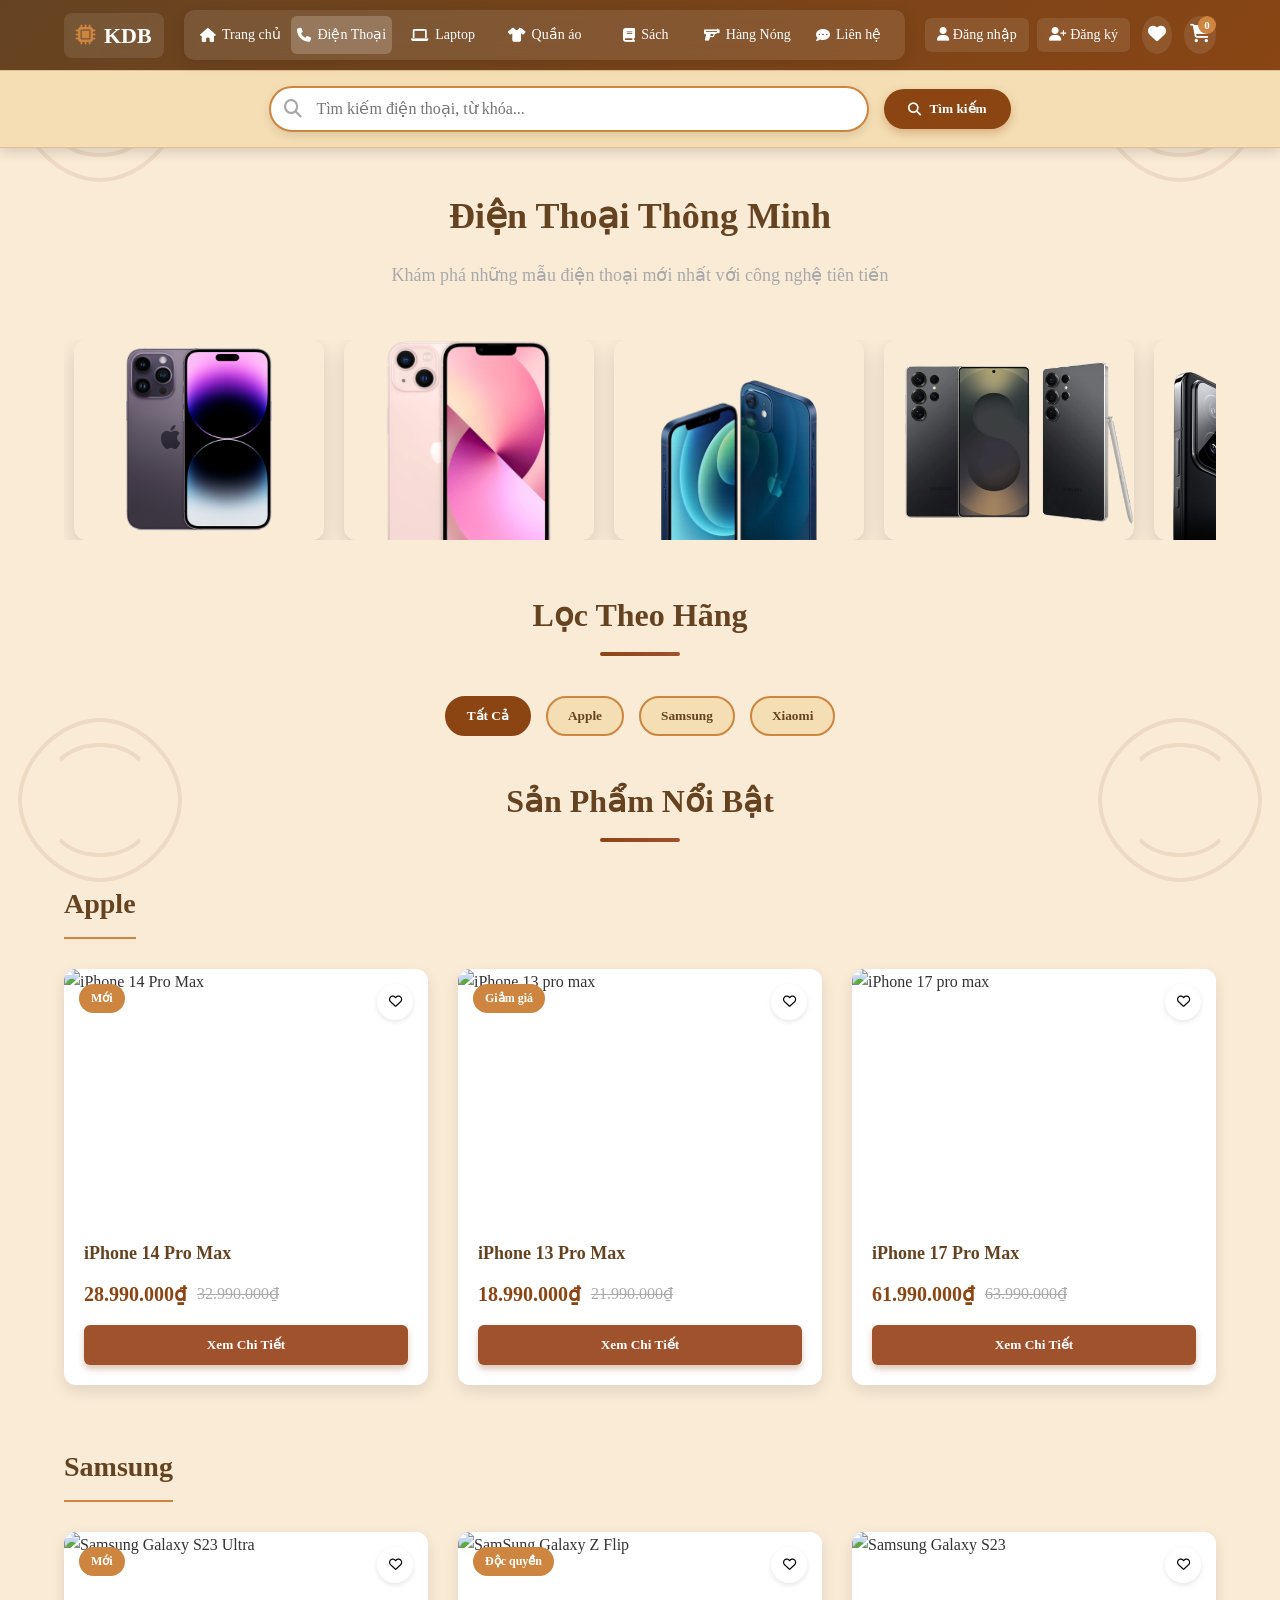
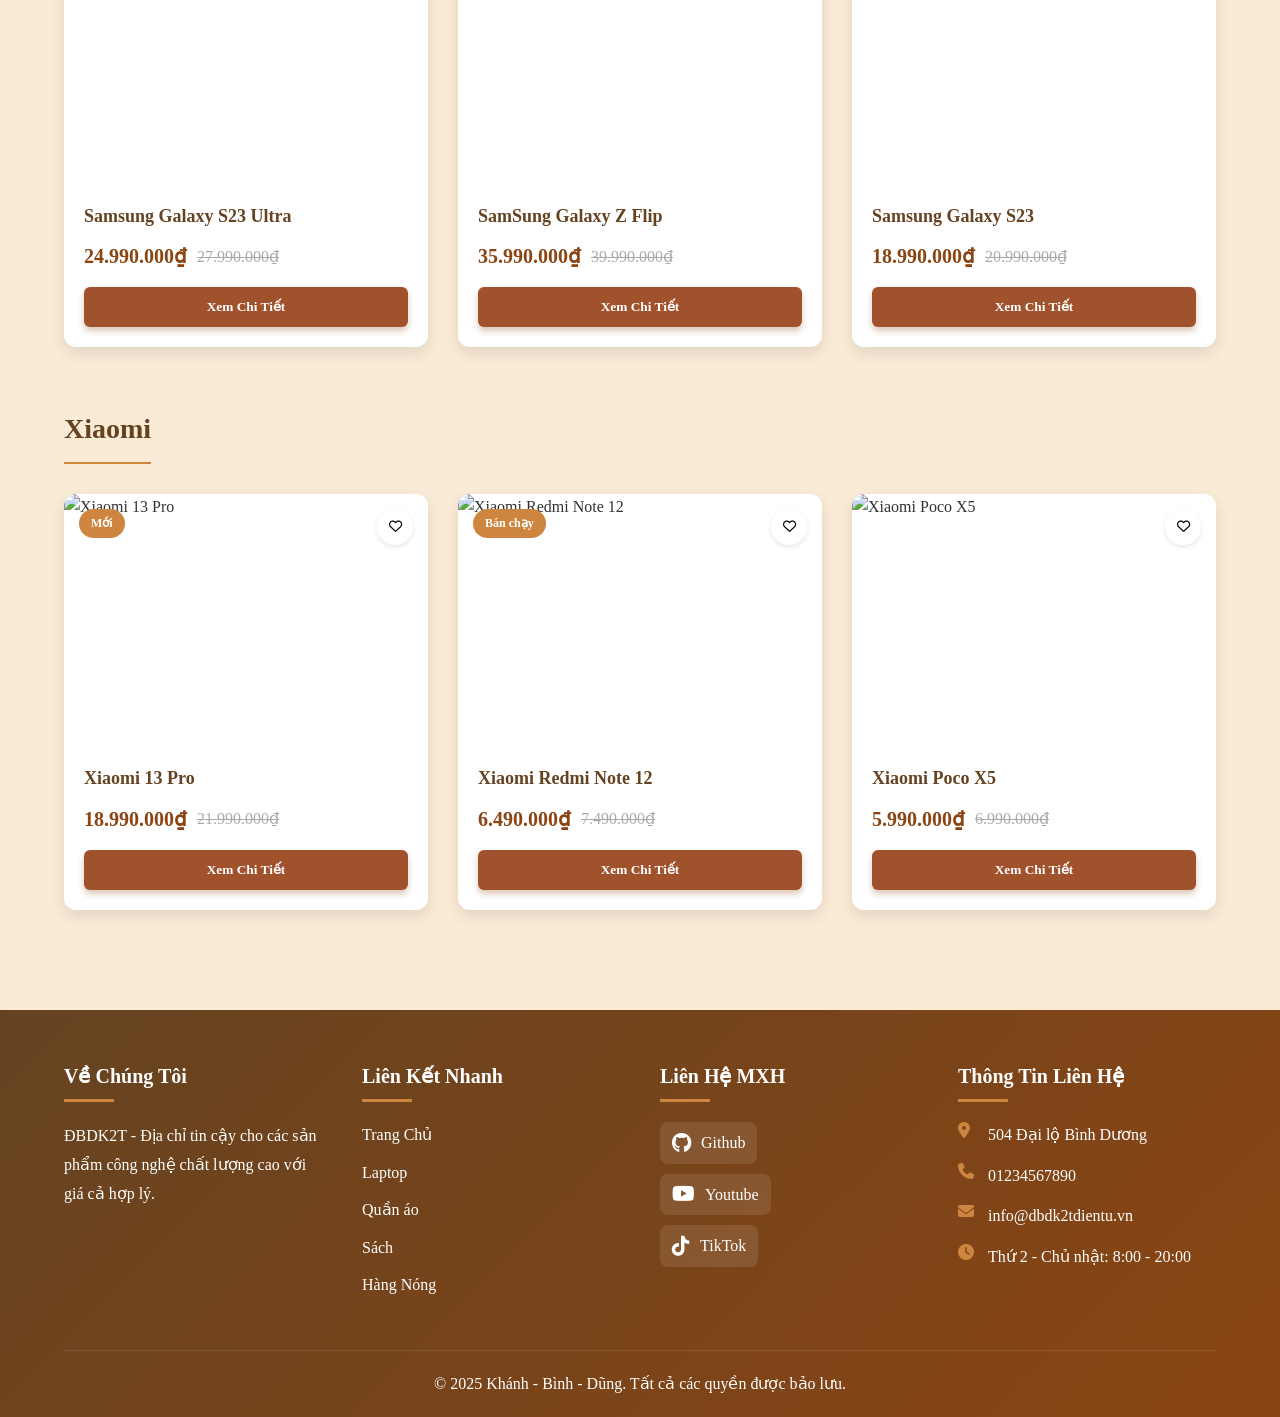
==== dienthoai.html @ e894deff "first commit" ====
<!DOCTYPE html>
<html lang="vi">
  <head>
    <meta charset="UTF-8" />
    <meta name="viewport" content="width=device-width, initial-scale=1.0" />
    <title>Điện Thoại</title>
    <link
      rel="stylesheet"
      href="https://cdnjs.cloudflare.com/ajax/libs/font-awesome/6.4.0/css/all.min.css"
    />
    <link rel="stylesheet" href="css/phone.css" />
  </head>
  <body>
    <!-- Họa tiết trang trí -->
    <div class="decoration-top-left"></div>
    <div class="decoration-top-right"></div>
    <div class="decoration-bottom-left"></div>
    <div class="decoration-bottom-right"></div>

    <!-- Header -->
    <header>
      <div class="main-header">
        <div class="container">
          <div class="header-content">
            <a href="index.html" class="logo">
              <i class="fas fa-microchip"></i>
              KDB
            </a>

            <nav>
              <ul class="nav-menu">
                <li class="nav-item">
                  <a href="index.html" class="nav-link"
                    ><i class="fas fa-home"></i> Trang chủ</a
                  >
                </li>
                <li class="nav-item">
                  <a href="dienthoai.html" class="nav-link active"
                    ><i class="fa-solid fa-phone"></i>Điện Thoại</a
                  >
                </li>
                <li class="nav-item">
                  <a href="laptop.html" class="nav-link"
                    ><i class="fa-solid fa-laptop"></i>Laptop</a
                  >
                </li>
                <li class="nav-item">
                  <a href="quanao.html" class="nav-link"
                    ><i class="fa-solid fa-shirt"></i>Quần áo</a
                  >
                </li>
                <li class="nav-item">
                  <a href="sach.html" class="nav-link"
                    ><i class="fa-solid fa-book"></i>Sách</a
                  >
                </li>
                <li class="nav-item">
                  <a href="hangnong.html" class="nav-link"
                    ><i class="fa-solid fa-gun"></i>Hàng Nóng</a
                  >
                </li>
                <li class="nav-item">
                  <a href="contact.html" class="nav-link"
                    ><i class="fa-solid fa-comment-dots"></i> Liên hệ</a
                  >
                </li>
              </ul>
            </nav>

            <div class="header-actions">
              <div class="auth-links">
                <a href="login.html" id="login-link"
                  ><i class="fas fa-user"></i> Đăng nhập</a
                >
                <a href="register.html" id="register-link"
                  ><i class="fas fa-user-plus"></i> Đăng ký</a
                >
                <a href="#" id="logout-link" style="display: none"
                  ><i class="fas fa-sign-out-alt"></i> Đăng xuất</a
                >
              </div>
              <div class="header-action">
                <i class="fas fa-heart"></i>
              </div>
              <div class="header-action">
                <i class="fas fa-shopping-cart"></i>
                <span class="cart-count">0</span>
              </div>
            </div>
          </div>
        </div>
      </div>

      <!-- Search Section -->
      <div class="search-section">
        <div class="container">
          <div class="search-container">
            <div class="search-box">
              <i class="fas fa-search search-icon"></i>
              <input
                type="text"
                class="search-input"
                placeholder="Tìm kiếm điện thoại, từ khóa..."
              />
            </div>
            <button class="search-btn">
              <i class="fas fa-search"></i> Tìm kiếm
            </button>
          </div>
        </div>
      </div>
    </header>

    <!-- Main Content -->
    <main class="phone-page">
      <div class="container">
        <!-- Page Header -->
        <div class="page-header">
          <h1>Điện Thoại Thông Minh</h1>
          <p>Khám phá những mẫu điện thoại mới nhất với công nghệ tiên tiến</p>
        </div>

        <!-- Phone Slider -->
        <section class="phone-slider">
          <div class="slider-container">
            <div class="slider-track">
              <div class="slider-item">
                <img src="./img/ip14-promax.png" alt="iPhone 14 Pro Max" />
              </div>
              <div class="slider-item">
                <img src="./img/iphone13.png" alt="iPhone 13" />
              </div>
              <div class="slider-item">
                <img src="./img/ip12.png" alt="iPhone 12" />
              </div>
              <div class="slider-item">
                <img src="./img/s25.png" alt="Samsung Galaxy S25 Ultra" />
              </div>
              <div class="slider-item">
                <img src="./img/xiaomi.png" alt="Xiaomi 14T" />
              </div>
            </div>
          </div>
        </section>

        <!-- Brand Filter -->
        <section class="brand-filter">
          <h2 class="section-title">Lọc Theo Hãng</h2>
          <div class="filter-buttons">
            <button class="filter-btn active" data-brand="all">Tất Cả</button>
            <button class="filter-btn" data-brand="apple">
              </i> Apple
            </button>
            <button class="filter-btn" data-brand="samsung">
               Samsung
            </button>
            <button class="filter-btn" data-brand="xiaomi">
               Xiaomi
            </button>
          </div>
        </section>

        <!-- Phone Products -->
        <section class="phone-products">
          <h2 class="section-title">Sản Phẩm Nổi Bật</h2>

          <!-- Apple Products -->
          <div class="brand-section" id="apple">
            <h3 class="brand-title">Apple</h3>
            <div class="product-grid">
              <!-- iPhone 14 Pro Max -->
              <div class="product-card" data-brand="apple">
                <div class="product-image">
                  <img
                    src="https://images.unsplash.com/photo-1592750475338-74b7b21085ab?ixlib=rb-4.0.3&auto=format&fit=crop&w=800&q=80"
                    alt="iPhone 14 Pro Max"
                  />
                  <div class="product-badge">Mới</div>
                  <button class="btn-wishlist">
                    <i class="far fa-heart"></i>
                  </button>
                </div>
                <div class="product-info">
                  <h3 class="product-name">iPhone 14 Pro Max</h3>
                  <div class="product-price">
                    <span class="current-price">28.990.000₫</span>
                    <span class="original-price">32.990.000₫</span>
                  </div>
                  <button class="btn-details" data-id="1">Xem Chi Tiết</button>
                </div>
              </div>

              <!-- iPhone 13 -->
              <div class="product-card" data-brand="apple">
                <div class="product-image">
                  <img
                    src="https://media.wired.com/photos/6149204955f7b3aea723343d/master/pass/Gear-Review-Apple_iPhone-13-Pro_Colors_09142021.jpg"
                    alt="iPhone 13 pro max"
                  />
                  <div class="product-badge">Giảm giá</div>
                  <button class="btn-wishlist">
                    <i class="far fa-heart"></i>
                  </button>
                </div>
                <div class="product-info">
                  <h3 class="product-name">iPhone 13 Pro Max</h3>
                  <div class="product-price">
                    <span class="current-price">18.990.000₫</span>
                    <span class="original-price">21.990.000₫</span>
                  </div>
                  <button class="btn-details" data-id="2">Xem Chi Tiết</button>
                </div>
              </div>

              <!-- iPhone 12 -->
              <div class="product-card" data-brand="apple">
                <div class="product-image">
                  <img
                    src="https://vcdn1-sohoa.vnecdn.net/2024/11/28/iPhone-17-Pro-Dual-Tone-Rectan-5437-2950-1732807344.jpg?w=460&h=0&q=100&dpr=2&fit=crop&s=2tj8edHwbMmACQgUPFVExg"
                    alt="iPhone 17 pro max"
                  />
                  <button class="btn-wishlist">
                    <i class="far fa-heart"></i>
                  </button>
                </div>
                <div class="product-info">
                  <h3 class="product-name">iPhone 17 Pro Max</h3>
                  <div class="product-price">
                    <span class="current-price">61.990.000₫</span>
                    <span class="original-price">63.990.000₫</span>
                  </div>
                  <button class="btn-details" data-id="3">Xem Chi Tiết</button>
                </div>
              </div>
            </div>
          </div>

          <!-- Samsung Products -->
          <div class="brand-section" id="samsung">
            <h3 class="brand-title">Samsung</h3>
            <div class="product-grid">
              <!-- Samsung Galaxy S23 Ultra -->
              <div class="product-card" data-brand="samsung">
                <div class="product-image">
                  <img
                    src="https://images.unsplash.com/photo-1610945265064-0e34e5519bbf?ixlib=rb-4.0.3&auto=format&fit=crop&w=800&q=80"
                    alt="Samsung Galaxy S23 Ultra"
                  />
                  <div class="product-badge">Mới</div>
                  <button class="btn-wishlist">
                    <i class="far fa-heart"></i>
                  </button>
                </div>
                <div class="product-info">
                  <h3 class="product-name">Samsung Galaxy S23 Ultra</h3>
                  <div class="product-price">
                    <span class="current-price">24.990.000₫</span>
                    <span class="original-price">27.990.000₫</span>
                  </div>
                  <button class="btn-details" data-id="4">Xem Chi Tiết</button>
                </div>
              </div>

              <!-- Samsung Galaxy Z Flip -->
              <div class="product-card" data-brand="samsung">
                <div class="product-image">
                  <img
                    src="https://images.samsung.com/ph/smartphones/galaxy-z-flip6/images/galaxy-z-flip6-features-kv.jpg?imbypass=true"
                    alt="SamSung Galaxy Z Flip"
                  />
                  <div class="product-badge">Độc quyền</div>
                  <button class="btn-wishlist">
                    <i class="far fa-heart"></i>
                  </button>
                </div>
                <div class="product-info">
                  <h3 class="product-name">SamSung Galaxy Z Flip</h3>
                  <div class="product-price">
                    <span class="current-price">35.990.000₫</span>
                    <span class="original-price">39.990.000₫</span>
                  </div>
                  <button class="btn-details" data-id="5">Xem Chi Tiết</button>
                </div>
              </div>

              <!-- Samsung Galaxy A54 -->
              <div class="product-card" data-brand="samsung">
                <div class="product-image">
                  <img
                    src="https://tiki.vn/blog/wp-content/uploads/2023/03/OsybBeJVZxYYmDDp5lzGdafcqDY1jMGINw4M_CsiR42HJ4vRhXa37vF2tKZunf4T3tEg4E1Z4crtL6o-hruB9wwOXGvugjrkPoZVNyf3BaY9wonoZb1PW6poZosO5N0zt0rGppfmBne3mMWlSHSr3-o.png"
                    alt="Samsung Galaxy S23"
                  />
                  <button class="btn-wishlist">
                    <i class="far fa-heart"></i>
                  </button>
                </div>
                <div class="product-info">
                  <h3 class="product-name">Samsung Galaxy S23</h3>
                  <div class="product-price">
                    <span class="current-price">18.990.000₫</span>
                    <span class="original-price">20.990.000₫</span>
                  </div>
                  <button class="btn-details" data-id="6">Xem Chi Tiết</button>
                </div>
              </div>
            </div>
          </div>

          <!-- Xiaomi Products -->
          <div class="brand-section" id="xiaomi">
            <h3 class="brand-title">Xiaomi</h3>
            <div class="product-grid">
              <!-- Xiaomi 13 Pro -->
              <div class="product-card" data-brand="xiaomi">
                <div class="product-image">
                  <img
                    src="https://mihome.vn/wp-content/uploads/2023/03/Xiaomi-13-Pro-1.jpg"
                    alt="Xiaomi 13 Pro"
                  />
                  <div class="product-badge">Mới</div>
                  <button class="btn-wishlist">
                    <i class="far fa-heart"></i>
                  </button>
                </div>
                <div class="product-info">
                  <h3 class="product-name">Xiaomi 13 Pro</h3>
                  <div class="product-price">
                    <span class="current-price">18.990.000₫</span>
                    <span class="original-price">21.990.000₫</span>
                  </div>
                  <button class="btn-details" data-id="7">Xem Chi Tiết</button>
                </div>
              </div>

              <!-- Xiaomi Redmi Note 12 -->
              <div class="product-card" data-brand="xiaomi">
                <div class="product-image">
                  <img
                    src="https://cdn.hoanghamobile.vn/Uploads/2023/03/25/image-removebg-preview-1.png"
                    alt="Xiaomi Redmi Note 12"
                  />
                  <div class="product-badge">Bán chạy</div>
                  <button class="btn-wishlist">
                    <i class="far fa-heart"></i>
                  </button>
                </div>
                <div class="product-info">
                  <h3 class="product-name">Xiaomi Redmi Note 12</h3>
                  <div class="product-price">
                    <span class="current-price">6.490.000₫</span>
                    <span class="original-price">7.490.000₫</span>
                  </div>
                  <button class="btn-details" data-id="8">Xem Chi Tiết</button>
                </div>
              </div>

              <!-- Xiaomi Poco X5 -->
              <div class="product-card" data-brand="xiaomi">
                <div class="product-image">
                  <img
                    src="https://mihome.vn/wp-content/uploads/2023/02/Xiaomi-Poco-X5-Pro-5G-1.jpg"
                    alt="Xiaomi Poco X5"
                  />
                  <button class="btn-wishlist">
                    <i class="far fa-heart"></i>
                  </button>
                </div>
                <div class="product-info">
                  <h3 class="product-name">Xiaomi Poco X5</h3>
                  <div class="product-price">
                    <span class="current-price">5.990.000₫</span>
                    <span class="original-price">6.990.000₫</span>
                  </div>
                  <button class="btn-details" data-id="9">Xem Chi Tiết</button>
                </div>
              </div>
            </div>
          </div>
        </section>
      </div>
    </main>

    <!-- Modal Chi Tiết Sản Phẩm -->
    <div class="modal-overlay" id="productModal">
      <div class="modal-content">
        <button class="modal-close" id="modalClose">
          <i class="fas fa-times"></i>
        </button>
        <div class="modal-body">
          <div class="modal-product">
            <div class="modal-image">
              <img id="modalImage" src="" alt="Product Image" />
            </div>
            <div class="modal-info">
              <h2 id="modalTitle"></h2>
              <div class="modal-price">
                <span class="modal-current-price" id="modalCurrentPrice"></span>
                <span
                  class="modal-original-price"
                  id="modalOriginalPrice"
                ></span>
              </div>
              <div class="modal-specs">
                <h3>Thông số kỹ thuật</h3>
                <ul id="modalSpecs"></ul>
              </div>
              <div class="modal-actions">
                <button class="btn btn-buy">
                  <i class="fas fa-shopping-cart"></i> Thêm vào giỏ hàng
                </button>
                <button class="btn btn-buy btn-accent">
                  <i class="fas fa-bolt"></i> Mua ngay
                </button>
              </div>
            </div>
          </div>
        </div>
      </div>
    </div>

    <!-- Footer -->
    <footer>
      <div class="container">
        <div class="footer-content">
          <div class="footer-column">
            <h3>Về Chúng Tôi</h3>
            <p>
              ĐBDK2T - Địa chỉ tin cậy cho các sản phẩm công nghệ chất
              lượng cao với giá cả hợp lý.
            </p>
          </div>

          <div class="footer-column">
            <h3>Liên Kết Nhanh</h3>
            <ul class="footer-links">
              <li><a href="index.html">Trang Chủ</a></li>
              <li><a href="laptop.html">Laptop</a></li>
              <li><a href="quanao.html">Quần áo</a></li>
              <li><a href="sach.html">Sách</a></li>
              <li><a href="products.html">Hàng Nóng</a></li>
            </ul>
          </div>

          <div class="footer-column">
            <h3>Liên Hệ MXH</h3>
            <div class="social-links">
              <a href="#" class="social-link"
                ><i class="fab fa-github"></i>Github</a
              >
              <a href="#" class="social-link"
                ><i class="fab fa-youtube"></i>Youtube</a
              >
              <a href="#" class="social-link"
                ><i class="fab fa-tiktok"></i>TikTok</a
              >
            </div>
          </div>

          <div class="footer-column">
            <h3>Thông Tin Liên Hệ</h3>
            <ul class="contact-info-footer">
              <li>
                <i class="fas fa-map-marker-alt"></i>
                <span>504 Đại lộ Bình Dương</span>
              </li>
              <li>
                <i class="fas fa-phone"></i>
                <span>01234567890</span>
              </li>
              <li>
                <i class="fas fa-envelope"></i>
                <span>info@dbdk2tdientu.vn</span>
              </li>
              <li>
                <i class="fas fa-clock"></i>
                <span>Thứ 2 - Chủ nhật: 8:00 - 20:00</span>
              </li>
            </ul>
          </div>
        </div>

        <div class="footer-bottom">
          <p>&copy; 2025 Khánh - Bình - Dũng. Tất cả các quyền được bảo lưu.</p>
        </div>
      </div>
    </footer>

    <script src="js/phone.js"></script>
  </body>
</html>
---- css/phone.css ----
:root {
  --primary: #8b4513;
  --secondary: #a0522d;
  --accent: #cd853f;
  --light: #f5deb3;
  --dark: #654321;
  --success: #8fbc8f;
  --warning: #daa520;
  --gray: #a9a9a9;
  --shadow: 0 4px 6px rgba(0, 0, 0, 0.1);
  --transition: all 0.3s ease;
  --gradient: linear-gradient(135deg, #8b4513, #a0522d);
  --nav-gradient: linear-gradient(135deg, #654321, #8b4513);
}

* {
  margin: 0;
  padding: 0;
  box-sizing: border-box;
  font-family: "Noto Serif", "Times New Roman", serif;
}

body {
  background-color: #faebd7;
  color: #333;
  line-height: 1.6;
  position: relative;
  overflow-x: hidden;
}

/* Họa tiết trang trí */
.decoration-top-left,
.decoration-top-right,
.decoration-bottom-left,
.decoration-bottom-right {
  position: fixed;
  width: 200px;
  height: 200px;
  background-size: contain;
  background-repeat: no-repeat;
  opacity: 0.1;
  z-index: -1;
}

.decoration-top-left {
  top: 0;
  left: 0;
  background-image: url('data:image/svg+xml;utf8,<svg xmlns="http://www.w3.org/2000/svg" viewBox="0 0 100 100"><path d="M50,10 C70,10 90,30 90,50 C90,70 70,90 50,90 C30,90 10,70 10,50 C10,30 30,10 50,10 Z" fill="none" stroke="%238B4513" stroke-width="2"/><path d="M30,30 C40,20 60,20 70,30 M30,70 C40,80 60,80 70,70" fill="none" stroke="%238B4513" stroke-width="2"/></svg>');
}

.decoration-top-right {
  top: 0;
  right: 0;
  background-image: url('data:image/svg+xml;utf8,<svg xmlns="http://www.w3.org/2000/svg" viewBox="0 0 100 100"><path d="M50,10 C70,10 90,30 90,50 C90,70 70,90 50,90 C30,90 10,70 10,50 C10,30 30,10 50,10 Z" fill="none" stroke="%238B4513" stroke-width="2"/><path d="M30,30 C40,20 60,20 70,30 M30,70 C40,80 60,80 70,70" fill="none" stroke="%238B4513" stroke-width="2"/></svg>');
  transform: scaleX(-1);
}

.decoration-bottom-left {
  bottom: 0;
  left: 0;
  background-image: url('data:image/svg+xml;utf8,<svg xmlns="http://www.w3.org/2000/svg" viewBox="0 0 100 100"><path d="M50,10 C70,10 90,30 90,50 C90,70 70,90 50,90 C30,90 10,70 10,50 C10,30 30,10 50,10 Z" fill="none" stroke="%238B4513" stroke-width="2"/><path d="M30,30 C40,20 60,20 70,30 M30,70 C40,80 60,80 70,70" fill="none" stroke="%238B4513" stroke-width="2"/></svg>');
  transform: scaleY(-1);
}

.decoration-bottom-right {
  bottom: 0;
  right: 0;
  background-image: url('data:image/svg+xml;utf8,<svg xmlns="http://www.w3.org/2000/svg" viewBox="0 0 100 100"><path d="M50,10 C70,10 90,30 90,50 C90,70 70,90 50,90 C30,90 10,70 10,50 C10,30 30,10 50,10 Z" fill="none" stroke="%238B4513" stroke-width="2"/><path d="M30,30 C40,20 60,20 70,30 M30,70 C40,80 60,80 70,70" fill="none" stroke="%238B4513" stroke-width="2"/></svg>');
  transform: scale(-1);
}

a {
  text-decoration: none;
  color: inherit;
}

ul {
  list-style: none;
}

.container {
  width: 90%;
  max-width: 1200px;
  margin: 0 auto;
}

.btn {
  display: inline-block;
  padding: 12px 24px;
  background-color: var(--secondary);
  color: white;
  border: none;
  border-radius: 6px;
  cursor: pointer;
  font-weight: 600;
  transition: var(--transition);
  box-shadow: 0 4px 6px rgba(139, 69, 19, 0.3);
}

.btn:hover {
  background-color: #8b4513;
  transform: translateY(-3px);
  box-shadow: 0 6px 8px rgba(139, 69, 19, 0.4);
}

.btn-accent {
  background-color: var(--accent);
  box-shadow: 0 4px 6px rgba(205, 133, 63, 0.3);
}

.btn-accent:hover {
  background-color: #a0522d;
  box-shadow: 0 6px 8px rgba(205, 133, 63, 0.4);
}

.section-title {
  text-align: center;
  margin-bottom: 40px;
  font-size: 32px;
  color: var(--dark);
  position: relative;
  padding-bottom: 15px;
}

.section-title::after {
  content: "";
  position: absolute;
  bottom: 0;
  left: 50%;
  transform: translateX(-50%);
  width: 80px;
  height: 4px;
  background: var(--gradient);
  border-radius: 2px;
}

/* Header */
header {
  background: var(--nav-gradient);
  box-shadow: 0 4px 12px rgba(0, 0, 0, 0.15);
  position: sticky;
  top: 0;
  z-index: 1000;
}

.main-header {
  padding: 10px 0;
}

.header-content {
  display: flex;
  justify-content: space-between;
  align-items: center;
}

.logo {
  font-size: 22px;
  font-weight: 700;
  color: white;
  display: flex;
  align-items: center;
  transition: var(--transition);
  padding: 5px 12px;
  border-radius: 8px;
  background: rgba(255, 255, 255, 0.1);
  backdrop-filter: blur(5px);
}

.logo:hover {
  background: rgba(255, 255, 255, 0.2);
  transform: translateY(-2px);
}

.logo i {
  color: var(--accent);
  margin-right: 8px;
  transition: var(--transition);
  font-size: 20px;
}

.logo:hover i {
  transform: rotate(-10deg);
}

/* Navigation */
nav {
  flex: 1;
  display: flex;
  justify-content: center;
  margin: 0 20px;
}

.nav-menu {
  display: flex;
  gap: 0;
  background: rgba(255, 255, 255, 0.1);
  backdrop-filter: blur(10px);
  border-radius: 10px;
  padding: 6px;
  box-shadow: 0 4px 15px rgba(0, 0, 0, 0.1);
  width: 100%;
  justify-content: space-between;
}

.nav-item {
  position: relative;
  flex: 1;
  min-width: 0;
}

.nav-link {
  display: flex;
  align-items: center;
  justify-content: center;
  padding: 8px 12px;
  color: white;
  font-weight: 500;
  transition: var(--transition);
  border-radius: 6px;
  position: relative;
  overflow: hidden;
  font-size: 14px;
  text-align: center;
  white-space: nowrap;
  height: 100%;
}

.nav-link::before {
  content: "";
  position: absolute;
  top: 0;
  left: -100%;
  width: 100%;
  height: 100%;
  background: linear-gradient(
    90deg,
    transparent,
    rgba(255, 255, 255, 0.2),
    transparent
  );
  transition: left 0.5s;
}

.nav-link:hover::before {
  left: 100%;
}

.nav-link:hover {
  background-color: rgba(255, 255, 255, 0.15);
  color: white;
  transform: translateY(-2px);
}

.nav-link.active {
  background-color: rgba(255, 255, 255, 0.2);
  color: white;
}

.nav-link i {
  margin-right: 6px;
  font-size: 14px;
}

.header-actions {
  display: flex;
  align-items: center;
  gap: 12px;
}

.header-action {
  position: relative;
  cursor: pointer;
  transition: var(--transition);
  padding: 6px;
  border-radius: 50%;
  background: rgba(255, 255, 255, 0.1);
  backdrop-filter: blur(5px);
}

.header-action:hover {
  background-color: rgba(255, 255, 255, 0.2);
  transform: scale(1.1);
}

.header-action i {
  font-size: 18px;
  color: white;
}

.cart-count {
  position: absolute;
  top: 0;
  right: 0;
  background-color: var(--accent);
  color: white;
  border-radius: 50%;
  width: 18px;
  height: 18px;
  font-size: 11px;
  display: flex;
  align-items: center;
  justify-content: center;
  font-weight: bold;
}

/* Auth Links */
.auth-links {
  display: flex;
  gap: 8px;
}

.auth-links a {
  color: white;
  font-weight: 500;
  transition: var(--transition);
  padding: 6px 12px;
  border-radius: 6px;
  background: rgba(255, 255, 255, 0.1);
  backdrop-filter: blur(5px);
  font-size: 14px;
}

.auth-links a:hover {
  background-color: rgba(255, 255, 255, 0.2);
  transform: translateY(-2px);
}

/* Search Section */
.search-section {
  background-color: var(--light);
  padding: 15px 0;
  border-top: 1px solid rgba(139, 69, 19, 0.2);
  border-bottom: 1px solid rgba(139, 69, 19, 0.2);
}

.search-container {
  display: flex;
  gap: 15px;
  align-items: center;
  justify-content: center;
}

.search-box {
  position: relative;
  flex: 1;
  max-width: 600px;
}

.search-input {
  width: 100%;
  padding: 12px 20px 12px 45px;
  border: 2px solid var(--accent);
  border-radius: 30px;
  font-size: 16px;
  background-color: white;
  box-shadow: 0 4px 10px rgba(0, 0, 0, 0.1);
  transition: var(--transition);
}

.search-input:focus {
  outline: none;
  border-color: var(--primary);
  box-shadow: 0 6px 15px rgba(139, 69, 19, 0.2);
}

.search-icon {
  position: absolute;
  left: 15px;
  top: 50%;
  transform: translateY(-50%);
  color: var(--gray);
  font-size: 18px;
}

.search-btn {
  padding: 12px 24px;
  background-color: var(--primary);
  color: white;
  border: none;
  border-radius: 30px;
  cursor: pointer;
  font-weight: 600;
  transition: var(--transition);
  box-shadow: 0 4px 10px rgba(139, 69, 19, 0.3);
  display: flex;
  align-items: center;
  gap: 8px;
}

.search-btn:hover {
  background-color: var(--dark);
  transform: translateY(-3px);
  box-shadow: 0 6px 15px rgba(139, 69, 19, 0.4);
}

/* Phone Page */
.phone-page {
  padding: 40px 0;
}

.page-header {
  text-align: center;
  margin-bottom: 50px;
}

.page-header h1 {
  font-size: 36px;
  color: var(--dark);
  margin-bottom: 15px;
}

.page-header p {
  font-size: 18px;
  color: var(--gray);
  max-width: 600px;
  margin: 0 auto;
}

/* Phone Slider */
.phone-slider {
  margin-bottom: 50px;
  overflow: hidden;
  position: relative;
}

.slider-container {
  width: 100%;
  overflow: hidden;
  position: relative;
}

.slider-track {
  display: flex;
  width: calc(250px * 10); /* 5 items * 2 for seamless loop */
  animation: slideLeft 20s linear infinite;
}

.slider-item {
  width: 250px;
  flex-shrink: 0;
  margin: 0 10px;
  border-radius: 12px;
  overflow: hidden;
  box-shadow: 0 8px 20px rgba(0, 0, 0, 0.15);
  transition: var(--transition);
}

.slider-item:hover {
  transform: translateY(-10px);
  box-shadow: 0 12px 25px rgba(0, 0, 0, 0.2);
}

.slider-item img {
  width: 100%;
  height: 200px;
  object-fit: cover;
  display: block;
}

@keyframes slideLeft {
  0% {
    transform: translateX(0);
  }
  100% {
    transform: translateX(calc(-250px * 5)); /* Move by 5 items */
  }
}

/* Brand Filter */
.brand-filter {
  margin-bottom: 40px;
  text-align: center;
}

.filter-buttons {
  display: flex;
  justify-content: center;
  gap: 15px;
  flex-wrap: wrap;
}

.filter-btn {
  padding: 10px 20px;
  background-color: var(--light);
  color: var(--dark);
  border: 2px solid var(--accent);
  border-radius: 30px;
  cursor: pointer;
  font-weight: 600;
  transition: var(--transition);
}

.filter-btn:hover {
  background-color: var(--accent);
  color: white;
  transform: translateY(-3px);
}

.filter-btn.active {
  background-color: var(--primary);
  color: white;
  border-color: var(--primary);
}

/* Phone Products */
.phone-products {
  margin-bottom: 60px;
}

.brand-section {
  margin-bottom: 60px;
}

.brand-title {
  font-size: 28px;
  color: var(--dark);
  margin-bottom: 30px;
  padding-bottom: 10px;
  border-bottom: 2px solid var(--accent);
  display: inline-block;
}

.product-grid {
  display: grid;
  grid-template-columns: repeat(auto-fill, minmax(300px, 1fr));
  gap: 30px;
}

.product-card {
  background-color: white;
  border-radius: 12px;
  overflow: hidden;
  box-shadow: 0 6px 15px rgba(0, 0, 0, 0.1);
  transition: var(--transition);
  position: relative;
}

.product-card:hover {
  transform: translateY(-10px);
  box-shadow: 0 12px 25px rgba(0, 0, 0, 0.15);
}

.product-image {
  position: relative;
  height: 250px;
  overflow: hidden;
}

.product-image img {
  width: 100%;
  height: 100%;
  object-fit: cover;
  transition: transform 0.5s ease;
}

.product-card:hover .product-image img {
  transform: scale(1.05);
}

.product-badge {
  position: absolute;
  top: 15px;
  left: 15px;
  background-color: var(--accent);
  color: white;
  padding: 5px 12px;
  border-radius: 20px;
  font-size: 12px;
  font-weight: 600;
}

.btn-wishlist {
  position: absolute;
  top: 15px;
  right: 15px;
  background-color: white;
  border: none;
  width: 36px;
  height: 36px;
  border-radius: 50%;
  display: flex;
  align-items: center;
  justify-content: center;
  cursor: pointer;
  box-shadow: 0 2px 5px rgba(0, 0, 0, 0.1);
  transition: var(--transition);
}

.btn-wishlist:hover {
  background-color: var(--accent);
  color: white;
  transform: scale(1.1);
}

.product-info {
  padding: 20px;
}

.product-name {
  font-size: 18px;
  font-weight: 600;
  margin-bottom: 10px;
  color: var(--dark);
}

.product-price {
  display: flex;
  align-items: center;
  gap: 10px;
  margin-bottom: 15px;
}

.current-price {
  font-size: 20px;
  font-weight: 700;
  color: var(--primary);
}

.original-price {
  font-size: 16px;
  color: var(--gray);
  text-decoration: line-through;
}

.btn-details {
  width: 100%;
  padding: 12px;
  background-color: var(--secondary);
  color: white;
  border: none;
  border-radius: 6px;
  cursor: pointer;
  font-weight: 600;
  transition: var(--transition);
  box-shadow: 0 4px 6px rgba(139, 69, 19, 0.3);
}

.btn-details:hover {
  background-color: var(--primary);
  transform: translateY(-3px);
  box-shadow: 0 6px 8px rgba(139, 69, 19, 0.4);
}

/* Modal */
.modal-overlay {
  position: fixed;
  top: 0;
  left: 0;
  width: 100%;
  height: 100%;
  background-color: rgba(0, 0, 0, 0.7);
  display: none;
  justify-content: center;
  align-items: center;
  z-index: 2000;
  padding: 20px;
}

.modal-content {
  background-color: white;
  border-radius: 12px;
  width: 90%;
  max-width: 900px;
  max-height: 90vh;
  overflow-y: auto;
  position: relative;
  box-shadow: 0 15px 30px rgba(0, 0, 0, 0.3);
}

.modal-close {
  position: absolute;
  top: 15px;
  right: 15px;
  background: none;
  border: none;
  font-size: 24px;
  cursor: pointer;
  color: var(--gray);
  transition: var(--transition);
  z-index: 10;
}

.modal-close:hover {
  color: var(--primary);
  transform: rotate(90deg);
}

.modal-body {
  padding: 30px;
}

.modal-product {
  display: grid;
  grid-template-columns: 1fr 1fr;
  gap: 30px;
}

.modal-image {
  border-radius: 8px;
  overflow: hidden;
  box-shadow: 0 8px 20px rgba(0, 0, 0, 0.15);
}

.modal-image img {
  width: 100%;
  height: auto;
  display: block;
}

.modal-info h2 {
  font-size: 28px;
  color: var(--dark);
  margin-bottom: 15px;
}

.modal-price {
  display: flex;
  align-items: center;
  gap: 15px;
  margin-bottom: 20px;
}

.modal-current-price {
  font-size: 24px;
  font-weight: 700;
  color: var(--primary);
}

.modal-original-price {
  font-size: 18px;
  color: var(--gray);
  text-decoration: line-through;
}

.modal-specs {
  margin-bottom: 25px;
}

.modal-specs h3 {
  font-size: 20px;
  color: var(--dark);
  margin-bottom: 10px;
}

.modal-specs ul {
  list-style-type: disc;
  padding-left: 20px;
}

.modal-specs li {
  margin-bottom: 8px;
  color: #555;
}

.modal-actions {
  display: flex;
  gap: 15px;
}

.modal-actions .btn {
  flex: 1;
  text-align: center;
}

/* Footer */
footer {
  background: var(--nav-gradient);
  color: white;
  padding: 50px 0 20px;
}

.footer-content {
  display: grid;
  grid-template-columns: repeat(auto-fit, minmax(250px, 1fr));
  gap: 40px;
  margin-bottom: 40px;
}

.footer-column h3 {
  font-size: 20px;
  margin-bottom: 20px;
  position: relative;
  padding-bottom: 10px;
}

.footer-column h3::after {
  content: "";
  position: absolute;
  bottom: 0;
  left: 0;
  width: 50px;
  height: 3px;
  background-color: var(--accent);
}

.footer-column p {
  margin-bottom: 20px;
  line-height: 1.8;
}

.social-links {
  display: flex;
  flex-direction: column; /* các dòng xếp dọc */
  gap: 10px;
  margin-top: 20px;
}

.social-link {
  display: flex; /* icon + chữ nằm ngang */
  align-items: center;
  gap: 10px; /* khoảng cách giữa icon và chữ */
  padding: 8px 12px;
  background: rgba(255, 255, 255, 0.1);
  border-radius: 8px;
  color: white;
  text-decoration: none;
  width: fit-content;
  transition: all 0.3s ease;
}

.social-link i {
  font-size: 20px;
}

.social-link:hover {
  background: var(--accent);
  transform: translateY(-3px);
}

.footer-links li {
  margin-bottom: 12px;
}

.footer-links a {
  transition: var(--transition);
  display: inline-block;
}

.footer-links a:hover {
  color: var(--accent);
  transform: translateX(5px);
}

.contact-info-footer li {
  display: flex;
  align-items: flex-start;
  margin-bottom: 15px;
}

.contact-info-footer i {
  margin-right: 10px;
  color: var(--accent);
  width: 20px;
}

.footer-bottom {
  text-align: center;
  padding-top: 20px;
  border-top: 1px solid rgba(255, 255, 255, 0.1);
}

/* Responsive */
@media (max-width: 992px) {
  .nav-menu {
    flex-wrap: wrap;
    gap: 5px;
  }

  .nav-item {
    flex: 1 0 calc(33.333% - 10px);
  }

  .modal-product {
    grid-template-columns: 1fr;
  }

  .modal-actions {
    flex-direction: column;
  }
}

@media (max-width: 768px) {
  .header-content {
    flex-direction: column;
    gap: 15px;
  }

  nav {
    width: 100%;
    margin: 15px 0;
  }

  .nav-item {
    flex: 1 0 calc(50% - 10px);
  }

  .search-container {
    flex-direction: column;
    width: 100%;
  }

  .search-box {
    width: 100%;
  }

  .product-grid {
    grid-template-columns: repeat(auto-fill, minmax(250px, 1fr));
  }

  .footer-content {
    grid-template-columns: 1fr;
  }

  .slider-item {
    width: 200px;
  }

  .slider-track {
    width: calc(200px * 10);
    animation: slideLeft 15s linear infinite;
  }

  @keyframes slideLeft {
    0% {
      transform: translateX(0);
    }
    100% {
      transform: translateX(calc(-200px * 5));
    }
  }
}

@media (max-width: 576px) {
  .nav-item {
    flex: 1 0 100%;
  }

  .filter-buttons {
    flex-direction: column;
    align-items: center;
  }

  .filter-btn {
    width: 200px;
  }

  .product-grid {
    grid-template-columns: 1fr;
  }

  .slider-item {
    width: 180px;
  }

  .slider-track {
    width: calc(180px * 10);
    animation: slideLeft 12s linear infinite;
  }

  @keyframes slideLeft {
    0% {
      transform: translateX(0);
    }
    100% {
      transform: translateX(calc(-180px * 5));
    }
  }
}
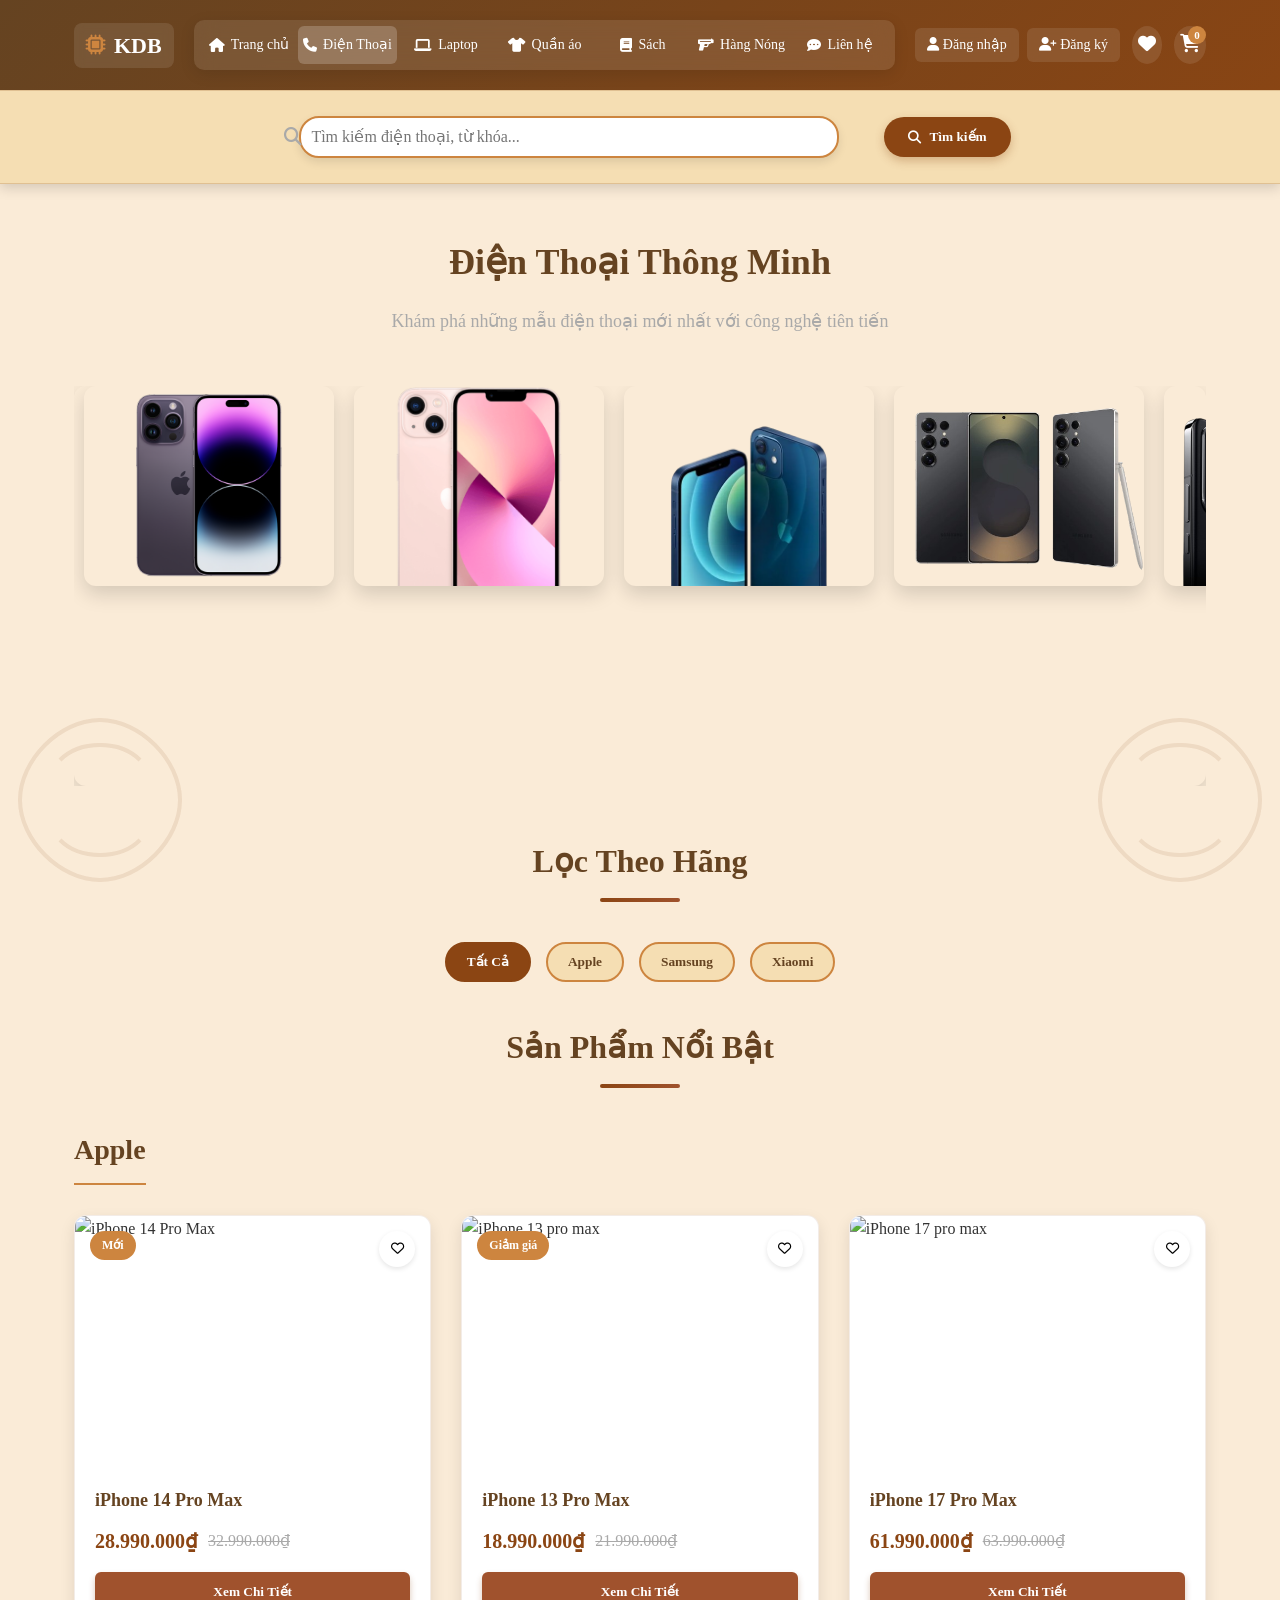
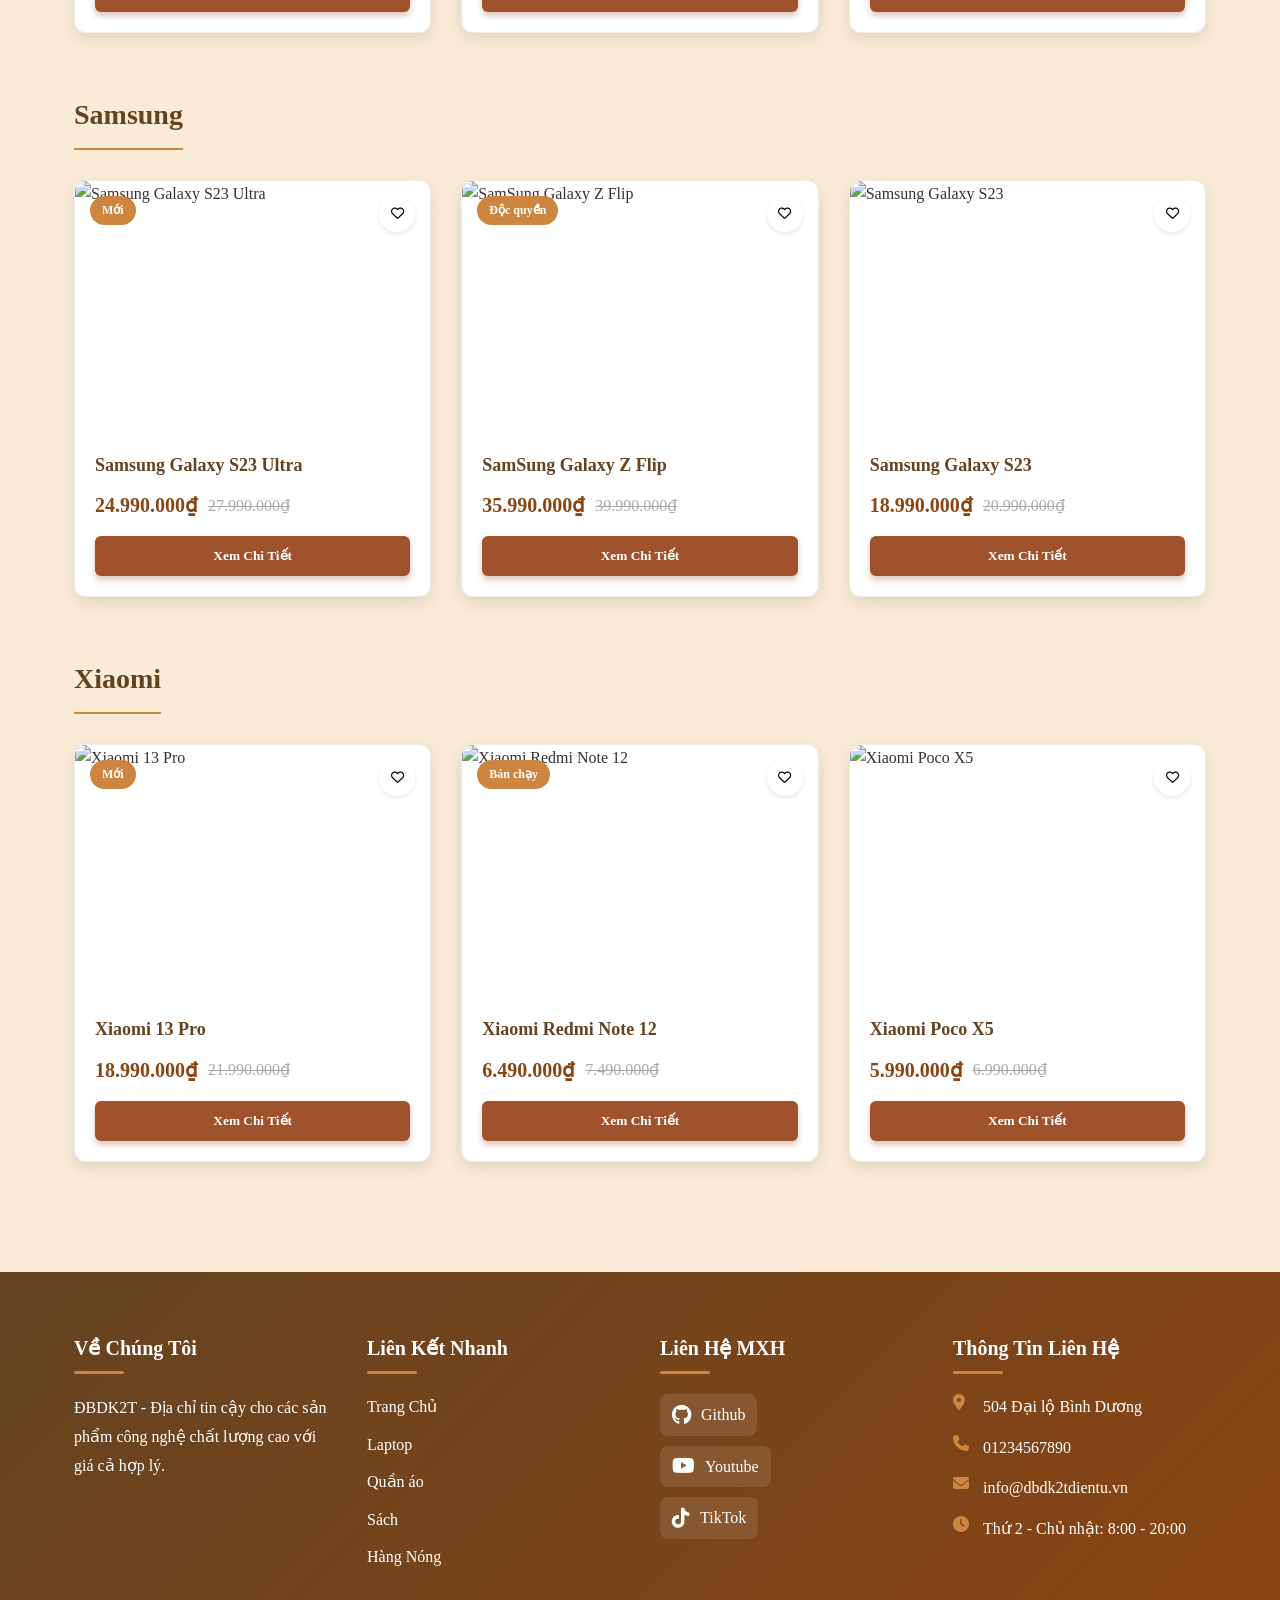
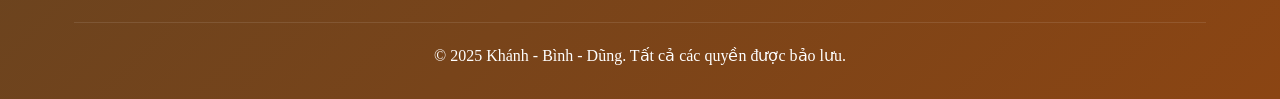
==== commit 1d52d74e: "update website" ====
--- a/dienthoai.html
+++ b/dienthoai.html
@@ -3,6 +3,10 @@
   <head>
     <meta charset="UTF-8" />
     <meta name="viewport" content="width=device-width, initial-scale=1.0" />
+    <link rel="stylesheet" href="css/styles.css">
+    <link rel="stylesheet" href="css/responsive.css">
+    
+
     <title>Điện Thoại</title>
     <link
       rel="stylesheet"
--- a/css/styles.css
+++ b/css/styles.css
@@ -0,0 +1,1140 @@
+:root {
+  --primary: #8b4513;
+  --secondary: #a0522d;
+  --accent: #cd853f;
+  --light: #f5deb3;
+  --dark: #654321;
+  --success: #8fbc8f;
+  --warning: #daa520;
+  --gray: #a9a9a9;
+  --shadow: 0 4px 6px rgba(0, 0, 0, 0.1);
+  --transition: all 0.3s ease;
+  --gradient: linear-gradient(135deg, #8b4513, #a0522d);
+  --nav-gradient: linear-gradient(135deg, #654321, #8b4513);
+}
+
+* {
+  margin: 0;
+  padding: 0;
+  box-sizing: border-box;
+  font-family: "Noto Serif", "Times New Roman", serif;
+}
+
+body {
+  background-color: #faebd7;
+  color: #333;
+  line-height: 1.6;
+  position: relative;
+  overflow-x: hidden;
+}
+
+/* Họa tiết trang trí */
+.decoration-top-left,
+.decoration-top-right,
+.decoration-bottom-left,
+.decoration-bottom-right {
+  position: fixed;
+  width: 200px;
+  height: 200px;
+  background-size: contain;
+  background-repeat: no-repeat;
+  opacity: 0.1;
+  z-index: -1;
+}
+
+.decoration-top-left {
+  top: 0;
+  left: 0;
+  background-image: url('data:image/svg+xml;utf8,<svg xmlns="http://www.w3.org/2000/svg" viewBox="0 0 100 100"><path d="M50,10 C70,10 90,30 90,50 C90,70 70,90 50,90 C30,90 10,70 10,50 C10,30 30,10 50,10 Z" fill="none" stroke="%238B4513" stroke-width="2"/><path d="M30,30 C40,20 60,20 70,30 M30,70 C40,80 60,80 70,70" fill="none" stroke="%238B4513" stroke-width="2"/></svg>');
+}
+
+.decoration-top-right {
+  top: 0;
+  right: 0;
+  background-image: url('data:image/svg+xml;utf8,<svg xmlns="http://www.w3.org/2000/svg" viewBox="0 0 100 100"><path d="M50,10 C70,10 90,30 90,50 C90,70 70,90 50,90 C30,90 10,70 10,50 C10,30 30,10 50,10 Z" fill="none" stroke="%238B4513" stroke-width="2"/><path d="M30,30 C40,20 60,20 70,30 M30,70 C40,80 60,80 70,70" fill="none" stroke="%238B4513" stroke-width="2"/></svg>');
+  transform: scaleX(-1);
+}
+
+.decoration-bottom-left {
+  bottom: 0;
+  left: 0;
+  background-image: url('data:image/svg+xml;utf8,<svg xmlns="http://www.w3.org/2000/svg" viewBox="0 0 100 100"><path d="M50,10 C70,10 90,30 90,50 C90,70 70,90 50,90 C30,90 10,70 10,50 C10,30 30,10 50,10 Z" fill="none" stroke="%238B4513" stroke-width="2"/><path d="M30,30 C40,20 60,20 70,30 M30,70 C40,80 60,80 70,70" fill="none" stroke="%238B4513" stroke-width="2"/></svg>');
+  transform: scaleY(-1);
+}
+
+.decoration-bottom-right {
+  bottom: 0;
+  right: 0;
+  background-image: url('data:image/svg+xml;utf8,<svg xmlns="http://www.w3.org/2000/svg" viewBox="0 0 100 100"><path d="M50,10 C70,10 90,30 90,50 C90,70 70,90 50,90 C30,90 10,70 10,50 C10,30 30,10 50,10 Z" fill="none" stroke="%238B4513" stroke-width="2"/><path d="M30,30 C40,20 60,20 70,30 M30,70 C40,80 60,80 70,70" fill="none" stroke="%238B4513" stroke-width="2"/></svg>');
+  transform: scale(-1);
+}
+
+a {
+  text-decoration: none;
+  color: inherit;
+}
+
+ul {
+  list-style: none;
+}
+
+.container {
+  width: 90%;
+  max-width: 1200px;
+  margin: 0 auto;
+}
+
+.btn {
+  display: inline-block;
+  padding: 12px 24px;
+  background-color: var(--secondary);
+  color: white;
+  border: none;
+  border-radius: 6px;
+  cursor: pointer;
+  font-weight: 600;
+  transition: var(--transition);
+  box-shadow: 0 4px 6px rgba(139, 69, 19, 0.3);
+}
+
+.btn:hover {
+  background-color: #8b4513;
+  transform: translateY(-3px);
+  box-shadow: 0 6px 8px rgba(139, 69, 19, 0.4);
+}
+
+.btn-accent {
+  background-color: var(--accent);
+  box-shadow: 0 4px 6px rgba(205, 133, 63, 0.3);
+}
+
+.btn-accent:hover {
+  background-color: #a0522d;
+  box-shadow: 0 6px 8px rgba(205, 133, 63, 0.4);
+}
+
+.section-title {
+  text-align: center;
+  margin-bottom: 40px;
+  font-size: 32px;
+  color: var(--dark);
+  position: relative;
+  padding-bottom: 15px;
+}
+
+.section-title::after {
+  content: "";
+  position: absolute;
+  bottom: 0;
+  left: 50%;
+  transform: translateX(-50%);
+  width: 80px;
+  height: 4px;
+  background: var(--gradient);
+  border-radius: 2px;
+}
+
+/* Header */
+header {
+  background: var(--nav-gradient);
+  box-shadow: 0 4px 12px rgba(0, 0, 0, 0.15);
+  position: sticky;
+  top: 0;
+  z-index: 1000;
+}
+
+.main-header {
+  padding: 10px 0;
+}
+
+.header-content {
+  display: flex;
+  justify-content: space-between;
+  align-items: center;
+}
+
+.logo {
+  font-size: 22px;
+  font-weight: 700;
+  color: white;
+  display: flex;
+  align-items: center;
+  transition: var(--transition);
+  padding: 5px 12px;
+  border-radius: 8px;
+  background: rgba(255, 255, 255, 0.1);
+  backdrop-filter: blur(5px);
+}
+
+.logo:hover {
+  background: rgba(255, 255, 255, 0.2);
+  transform: translateY(-2px);
+}
+
+.logo i {
+  color: var(--accent);
+  margin-right: 8px;
+  transition: var(--transition);
+  font-size: 20px;
+}
+
+.logo:hover i {
+  transform: rotate(-10deg);
+}
+
+/* Navigation */
+nav {
+  flex: 1;
+  display: flex;
+  justify-content: center;
+  margin: 0 20px;
+}
+
+.nav-menu {
+  display: flex;
+  gap: 0;
+  background: rgba(255, 255, 255, 0.1);
+  backdrop-filter: blur(10px);
+  border-radius: 10px;
+  padding: 6px;
+  box-shadow: 0 4px 15px rgba(0, 0, 0, 0.1);
+  width: 100%;
+  justify-content: space-between;
+}
+
+.nav-item {
+  position: relative;
+  flex: 1;
+  min-width: 0;
+}
+
+.nav-link {
+  display: flex;
+  align-items: center;
+  justify-content: center;
+  padding: 8px 12px;
+  color: white;
+  font-weight: 500;
+  transition: var(--transition);
+  border-radius: 6px;
+  position: relative;
+  overflow: hidden;
+  font-size: 14px;
+  text-align: center;
+  white-space: nowrap;
+  height: 100%;
+}
+
+.nav-link::before {
+  content: "";
+  position: absolute;
+  top: 0;
+  left: -100%;
+  width: 100%;
+  height: 100%;
+  background: linear-gradient(
+    90deg,
+    transparent,
+    rgba(255, 255, 255, 0.2),
+    transparent
+  );
+  transition: left 0.5s;
+}
+
+.nav-link:hover::before {
+  left: 100%;
+}
+
+.nav-link:hover {
+  background-color: rgba(255, 255, 255, 0.15);
+  color: white;
+  transform: translateY(-2px);
+}
+
+.nav-link.active {
+  background-color: rgba(255, 255, 255, 0.2);
+  color: white;
+}
+
+.nav-link i {
+  margin-right: 6px;
+  font-size: 14px;
+}
+
+.header-actions {
+  display: flex;
+  align-items: center;
+  gap: 12px;
+}
+
+.header-action {
+  position: relative;
+  cursor: pointer;
+  transition: var(--transition);
+  padding: 6px;
+  border-radius: 50%;
+  background: rgba(255, 255, 255, 0.1);
+  backdrop-filter: blur(5px);
+}
+
+.header-action:hover {
+  background-color: rgba(255, 255, 255, 0.2);
+  transform: scale(1.1);
+}
+
+.header-action i {
+  font-size: 18px;
+  color: white;
+}
+
+.cart-count {
+  position: absolute;
+  top: 0;
+  right: 0;
+  background-color: var(--accent);
+  color: white;
+  border-radius: 50%;
+  width: 18px;
+  height: 18px;
+  font-size: 11px;
+  display: flex;
+  align-items: center;
+  justify-content: center;
+  font-weight: bold;
+}
+
+/* Auth Links */
+.auth-links {
+  display: flex;
+  gap: 8px;
+}
+
+.auth-links a {
+  color: white;
+  font-weight: 500;
+  transition: var(--transition);
+  padding: 6px 12px;
+  border-radius: 6px;
+  background: rgba(255, 255, 255, 0.1);
+  backdrop-filter: blur(5px);
+  font-size: 14px;
+}
+
+.auth-links a:hover {
+  background-color: rgba(255, 255, 255, 0.2);
+  transform: translateY(-2px);
+}
+
+/* Search Section */
+.search-section {
+  background-color: var(--light);
+  padding: 15px 0;
+  border-top: 1px solid rgba(139, 69, 19, 0.2);
+  border-bottom: 1px solid rgba(139, 69, 19, 0.2);
+}
+
+.search-container {
+  display: flex;
+  gap: 15px;
+  align-items: center;
+  justify-content: center;
+}
+
+.search-box {
+  position: relative;
+  flex: 1;
+  max-width: 600px;
+}
+
+.search-input {
+  width: 100%;
+  padding: 12px 20px 12px 45px;
+  border: 2px solid var(--accent);
+  border-radius: 30px;
+  font-size: 16px;
+  background-color: white;
+  box-shadow: 0 4px 10px rgba(0, 0, 0, 0.1);
+  transition: var(--transition);
+}
+
+.search-input:focus {
+  outline: none;
+  border-color: var(--primary);
+  box-shadow: 0 6px 15px rgba(139, 69, 19, 0.2);
+}
+
+.search-icon {
+  position: absolute;
+  left: 15px;
+  top: 50%;
+  transform: translateY(-50%);
+  color: var(--gray);
+  font-size: 18px;
+}
+
+.search-btn {
+  padding: 12px 24px;
+  background-color: var(--primary);
+  color: white;
+  border: none;
+  border-radius: 30px;
+  cursor: pointer;
+  font-weight: 600;
+  transition: var(--transition);
+  box-shadow: 0 4px 10px rgba(139, 69, 19, 0.3);
+  display: flex;
+  align-items: center;
+  gap: 8px;
+}
+
+.search-btn:hover {
+  background-color: var(--dark);
+  transform: translateY(-3px);
+  box-shadow: 0 6px 15px rgba(139, 69, 19, 0.4);
+}
+
+/* Hero Slider */
+.hero-slider {
+  padding: 40px 0;
+}
+
+.slider-container {
+  position: relative;
+  border-radius: 12px;
+  overflow: hidden;
+  box-shadow: 0 8px 20px rgba(0, 0, 0, 0.15);
+  height: 400px;
+}
+
+.slider {
+  position: relative;
+  height: 100%;
+  width: 100%;
+}
+
+.slide {
+  position: absolute;
+  top: 0;
+  left: 0;
+  width: 100%;
+  height: 100%;
+  opacity: 0;
+  transition: opacity 1s ease;
+}
+
+.slide.active {
+  opacity: 1;
+}
+
+.slide img {
+  width: 100%;
+  height: 100%;
+  object-fit: cover;
+}
+
+.slide-content {
+  position: absolute;
+  bottom: 0;
+  left: 0;
+  right: 0;
+  background: linear-gradient(transparent, rgba(0, 0, 0, 0.8));
+  color: white;
+  padding: 30px;
+  transform: translateY(20px);
+  opacity: 0;
+  transition: all 0.5s ease;
+}
+
+.slide.active .slide-content {
+  transform: translateY(0);
+  opacity: 1;
+}
+
+.slide-content h3 {
+  font-size: 28px;
+  margin-bottom: 10px;
+}
+
+.slide-content p {
+  font-size: 18px;
+  margin-bottom: 20px;
+}
+
+.slider-btn {
+  position: absolute;
+  top: 50%;
+  transform: translateY(-50%);
+  background: rgba(255, 255, 255, 0.8);
+  border: none;
+  width: 50px;
+  height: 50px;
+  border-radius: 50%;
+  cursor: pointer;
+  display: flex;
+  align-items: center;
+  justify-content: center;
+  transition: var(--transition);
+  box-shadow: 0 4px 10px rgba(0, 0, 0, 0.2);
+  z-index: 10;
+}
+
+.slider-btn:hover {
+  background: white;
+  transform: translateY(-50%) scale(1.1);
+}
+
+.prev-btn {
+  left: 20px;
+}
+
+.next-btn {
+  right: 20px;
+}
+
+.slider-dots {
+  position: absolute;
+  bottom: 20px;
+  left: 50%;
+  transform: translateX(-50%);
+  display: flex;
+  gap: 10px;
+  z-index: 10;
+}
+
+.dot {
+  width: 12px;
+  height: 12px;
+  border-radius: 50%;
+  background: rgba(255, 255, 255, 0.5);
+  cursor: pointer;
+  transition: var(--transition);
+}
+
+.dot.active {
+  background: white;
+  transform: scale(1.2);
+}
+
+/* Categories */
+.categories {
+  padding: 60px 0;
+}
+
+.category-grid {
+  display: grid;
+  grid-template-columns: repeat(auto-fit, minmax(180px, 1fr));
+  gap: 20px;
+}
+
+.category-card {
+  background: white;
+  border-radius: 12px;
+  padding: 25px 15px;
+  text-align: center;
+  transition: var(--transition);
+  box-shadow: 0 4px 10px rgba(0, 0, 0, 0.08);
+  border: 1px solid rgba(139, 69, 19, 0.1);
+  position: relative;
+  overflow: hidden;
+}
+
+.category-card::before {
+  content: "";
+  position: absolute;
+  top: 0;
+  left: 0;
+  width: 100%;
+  height: 4px;
+  background: var(--gradient);
+  transform: scaleX(0);
+  transition: transform 0.3s ease;
+}
+
+.category-card:hover::before {
+  transform: scaleX(1);
+}
+
+.category-card:hover {
+  transform: translateY(-8px);
+  box-shadow: 0 10px 20px rgba(0, 0, 0, 0.15);
+}
+
+.category-icon {
+  position: relative;
+  width: 70px;
+  height: 70px;
+  margin: 0 auto 15px;
+  background: var(--light);
+  border-radius: 50%;
+  display: flex;
+  align-items: center;
+  justify-content: center;
+  transition: var(--transition);
+}
+
+.category-card:hover .category-icon {
+  background: var(--accent);
+  transform: rotate(10deg);
+}
+
+.category-icon i {
+  font-size: 28px;
+  color: var(--primary);
+  transition: var(--transition);
+}
+
+.category-card:hover .category-icon i {
+  color: white;
+}
+
+.icon-hover {
+  position: absolute;
+  opacity: 0;
+  transform: translateX(-20px);
+  transition: var(--transition);
+}
+
+.category-card:hover .icon-default {
+  opacity: 0;
+  transform: translateX(20px);
+}
+
+.category-card:hover .icon-hover {
+  opacity: 1;
+  transform: translateX(0);
+}
+
+.category-name {
+  font-size: 18px;
+  font-weight: 600;
+  color: var(--dark);
+  transition: var(--transition);
+}
+
+.category-card:hover .category-name {
+  color: var(--primary);
+}
+
+/* Featured Products */
+.featured-products {
+  padding: 60px 0;
+  background-color: rgba(245, 222, 179, 0.3);
+}
+
+.product-grid {
+  display: grid;
+  grid-template-columns: repeat(auto-fit, minmax(280px, 1fr));
+  gap: 30px;
+}
+
+.product-card {
+  background: white;
+  border-radius: 12px;
+  overflow: hidden;
+  transition: var(--transition);
+  box-shadow: 0 4px 10px rgba(0, 0, 0, 0.08);
+  border: 1px solid rgba(139, 69, 19, 0.1);
+  position: relative;
+}
+
+.product-card:hover {
+  transform: translateY(-8px);
+  box-shadow: 0 12px 25px rgba(0, 0, 0, 0.15);
+}
+
+.product-image {
+  position: relative;
+  height: 220px;
+  overflow: hidden;
+}
+
+.product-image img {
+  width: 100%;
+  height: 100%;
+  object-fit: cover;
+  transition: transform 0.5s ease;
+}
+
+.product-card:hover .product-image img {
+  transform: scale(1.05);
+}
+
+.product-badge {
+  position: absolute;
+  top: 15px;
+  left: 15px;
+  background: var(--accent);
+  color: white;
+  padding: 5px 12px;
+  border-radius: 20px;
+  font-size: 12px;
+  font-weight: 600;
+}
+
+.product-info {
+  padding: 20px;
+}
+
+.product-category {
+  font-size: 14px;
+  color: var(--gray);
+  margin-bottom: 5px;
+}
+
+.product-name {
+  font-size: 18px;
+  font-weight: 600;
+  margin-bottom: 10px;
+  color: var(--dark);
+}
+
+.product-price {
+  display: flex;
+  align-items: center;
+  gap: 10px;
+  margin-bottom: 15px;
+}
+
+.current-price {
+  font-size: 20px;
+  font-weight: 700;
+  color: var(--primary);
+}
+
+.original-price {
+  font-size: 16px;
+  color: var(--gray);
+  text-decoration: line-through;
+}
+
+.product-actions {
+  display: flex;
+  justify-content: space-between;
+  align-items: center;
+}
+
+.btn-add-cart {
+  padding: 10px 20px;
+  background-color: var(--primary);
+  color: white;
+  border: none;
+  border-radius: 6px;
+  cursor: pointer;
+  font-weight: 600;
+  transition: var(--transition);
+  flex: 1;
+  margin-right: 10px;
+}
+
+.btn-add-cart:hover {
+  background-color: var(--dark);
+}
+
+.btn-wishlist {
+  width: 40px;
+  height: 40px;
+  border-radius: 50%;
+  border: 1px solid var(--gray);
+  background: white;
+  cursor: pointer;
+  transition: var(--transition);
+  display: flex;
+  align-items: center;
+  justify-content: center;
+}
+
+.btn-wishlist:hover {
+  background-color: #fff5f5;
+  border-color: var(--accent);
+}
+
+.btn-wishlist:hover i {
+  color: var(--accent);
+}
+
+/* Special Offers */
+.special-offers {
+  padding: 60px 0;
+}
+
+.offer-poster {
+  background: var(--gradient);
+  border-radius: 12px;
+  padding: 50px;
+  text-align: center;
+  color: white;
+  box-shadow: 0 8px 20px rgba(139, 69, 19, 0.3);
+  position: relative;
+  overflow: hidden;
+}
+
+.offer-poster::before {
+  content: "";
+  position: absolute;
+  top: -50%;
+  left: -50%;
+  width: 200%;
+  height: 200%;
+  background: radial-gradient(
+    circle,
+    rgba(255, 255, 255, 0.1) 0%,
+    transparent 70%
+  );
+  animation: rotate 15s linear infinite;
+}
+
+@keyframes rotate {
+  from {
+    transform: rotate(0deg);
+  }
+  to {
+    transform: rotate(360deg);
+  }
+}
+
+.offer-poster h2 {
+  font-size: 36px;
+  margin-bottom: 15px;
+  position: relative;
+  z-index: 1;
+}
+
+.offer-poster p {
+  font-size: 18px;
+  margin-bottom: 30px;
+  position: relative;
+  z-index: 1;
+}
+
+.timer {
+  display: flex;
+  justify-content: center;
+  gap: 20px;
+  margin-bottom: 30px;
+  position: relative;
+  z-index: 1;
+}
+
+.timer-item {
+  background: rgba(255, 255, 255, 0.2);
+  backdrop-filter: blur(5px);
+  border-radius: 8px;
+  padding: 15px;
+  min-width: 80px;
+  box-shadow: 0 4px 10px rgba(0, 0, 0, 0.1);
+}
+
+.timer-value {
+  font-size: 32px;
+  font-weight: 700;
+  margin-bottom: 5px;
+}
+
+.timer-label {
+  font-size: 14px;
+  opacity: 0.9;
+}
+
+/* Brands */
+.brands {
+  padding: 60px 0;
+}
+
+.brand-slider-container {
+  overflow: hidden;
+  position: relative;
+}
+
+.brand-slider {
+  display: flex;
+  animation: slide 20s linear infinite;
+  gap: 30px;
+}
+
+.brand-item {
+  flex: 0 0 auto;
+  width: 150px;
+  height: 80px;
+  display: flex;
+  align-items: center;
+  justify-content: center;
+  background: white;
+  border-radius: 8px;
+  box-shadow: 0 4px 10px rgba(0, 0, 0, 0.08);
+  padding: 10px;
+  transition: var(--transition);
+}
+
+.brand-item:hover {
+  transform: translateY(-5px);
+  box-shadow: 0 8px 15px rgba(0, 0, 0, 0.12);
+}
+
+.brand-item img {
+  max-width: 100%;
+  max-height: 100%;
+  object-fit: contain;
+}
+
+@keyframes slide {
+  0% {
+    transform: translateX(0);
+  }
+  100% {
+    transform: translateX(calc(-150px * 4 - 30px * 4));
+  }
+}
+
+/* Footer */
+footer {
+  background: var(--nav-gradient);
+  color: white;
+  padding: 50px 0 20px;
+}
+
+.footer-content {
+  display: grid;
+  grid-template-columns: repeat(auto-fit, minmax(250px, 1fr));
+  gap: 30px;
+  margin-bottom: 40px;
+}
+
+.footer-column h3 {
+  font-size: 20px;
+  margin-bottom: 20px;
+  position: relative;
+  padding-bottom: 10px;
+}
+
+.footer-column h3::after {
+  content: "";
+  position: absolute;
+  bottom: 0;
+  left: 0;
+  width: 40px;
+  height: 3px;
+  background: var(--accent);
+  border-radius: 2px;
+}
+
+.footer-links li {
+  margin-bottom: 10px;
+}
+
+.footer-links a {
+  transition: var(--transition);
+  display: inline-block;
+}
+
+.footer-links a:hover {
+  color: var(--accent);
+  transform: translateX(5px);
+}
+
+.contact-info-footer li {
+  display: flex;
+  align-items: center;
+  margin-bottom: 15px;
+}
+
+.contact-info-footer i {
+  margin-right: 10px;
+  color: var(--accent);
+  width: 20px;
+}
+
+.social-links {
+  display: flex;
+  flex-direction: column; /* các dòng xếp dọc */
+  gap: 10px;
+  margin-top: 20px;
+}
+
+.social-link {
+  display: flex; /* icon + chữ nằm ngang */
+  align-items: center;
+  gap: 10px; /* khoảng cách giữa icon và chữ */
+  padding: 8px 12px;
+  background: rgba(255, 255, 255, 0.1);
+  border-radius: 8px;
+  color: white;
+  text-decoration: none;
+  width: fit-content;
+  transition: all 0.3s ease;
+}
+
+.social-link i {
+  font-size: 20px;
+}
+
+.social-link:hover {
+  background: var(--accent);
+  transform: translateY(-3px);
+}
+
+.footer-bottom {
+  text-align: center;
+  padding-top: 20px;
+  border-top: 1px solid rgba(255, 255, 255, 0.1);
+}
+
+/* Responsive */
+@media (max-width: 992px) {
+  .nav-menu {
+    flex-wrap: wrap;
+    justify-content: center;
+  }
+
+  .nav-item {
+    flex: 0 0 calc(33.333% - 10px);
+    margin-bottom: 5px;
+  }
+
+  .search-container {
+    flex-direction: column;
+    gap: 10px;
+  }
+
+  .search-box {
+    max-width: 100%;
+  }
+
+  .slider-container {
+    height: 300px;
+  }
+}
+
+@media (max-width: 768px) {
+  .header-content {
+    flex-direction: column;
+    gap: 15px;
+  }
+
+  nav {
+    margin: 10px 0;
+    width: 100%;
+  }
+
+  .nav-item {
+    flex: 0 0 calc(50% - 10px);
+  }
+
+  .category-grid {
+    grid-template-columns: repeat(auto-fit, minmax(150px, 1fr));
+  }
+
+  .product-grid {
+    grid-template-columns: repeat(auto-fit, minmax(250px, 1fr));
+  }
+
+  .timer {
+    gap: 10px;
+  }
+
+  .timer-item {
+    min-width: 60px;
+    padding: 10px;
+  }
+
+  .timer-value {
+    font-size: 24px;
+  }
+
+  .offer-poster {
+    padding: 30px 20px;
+  }
+
+  .offer-poster h2 {
+    font-size: 28px;
+  }
+
+  .section-title {
+    font-size: 28px;
+  }
+}
+
+@media (max-width: 576px) {
+  .nav-item {
+    flex: 0 0 100%;
+  }
+
+  .category-grid {
+    grid-template-columns: repeat(2, 1fr);
+  }
+
+  .product-grid {
+    grid-template-columns: 1fr;
+  }
+
+  .timer {
+    flex-wrap: wrap;
+  }
+
+  .footer-content {
+    grid-template-columns: 1fr;
+  }
+
+  .slider-container {
+    height: 250px;
+  }
+
+  .slide-content h3 {
+    font-size: 22px;
+  }
+
+  .slide-content p {
+    font-size: 16px;
+  }
+}
+@media (max-width: 768px) {
+
+nav{
+flex-direction: column;
+}
+
+.menu{
+flex-direction: column;
+}
+
+.search-box{
+width: 90%;
+margin: auto;
+}
+
+.banner img{
+width: 100%;
+height: auto;
+}
+
+.product-grid{
+grid-template-columns: repeat(2,1fr);
+gap:10px;
+}
+
+}
+
+@media (max-width: 768px) {
+  .container {
+    width: 100%;
+    padding: 10px;
+  }
+}
+.row {
+  display: flex;
+  flex-wrap: wrap;
+}
+
+.col {
+  width: 33%;
+}
+
+@media (max-width: 768px) {
+  .col {
+    width: 100%;
+  }
+}
+img {
+  max-width: 100%;
+  height: auto;
+}
+
--- a/css/responsive.css
+++ b/css/responsive.css
@@ -0,0 +1,215 @@
+/* ===== Fix mobile layout ===== */
+
+*{
+box-sizing:border-box;
+}
+
+body{
+margin:0;
+padding:0;
+overflow-x:hidden;
+}
+
+/* ===== container ===== */
+
+.container{
+width:100%;
+max-width:1200px;
+margin:auto;
+padding:10px;
+}
+
+/* ===== image fix ===== */
+
+img{
+max-width:100%;
+height:auto;
+}
+
+/* ===== search box ===== */
+
+.search-box{
+display:flex;
+flex-direction:column;
+align-items:center;
+gap:10px;
+}
+
+.search-box input{
+width:90%;
+padding:10px;
+border-radius:20px;
+}
+
+.search-box button{
+width:60%;
+padding:10px;
+}
+
+/* ===== banner ===== */
+
+.banner img{
+width:100%;
+height:auto;
+border-radius:10px;
+}
+
+/* ===== product grid ===== */
+
+.product-list{
+display:grid;
+grid-template-columns:repeat(auto-fit,minmax(200px,1fr));
+gap:15px;
+}
+
+/* ===== product card ===== */
+
+.product{
+width:100%;
+}
+
+/* ===== menu ===== */
+
+.menu{
+width:100%;
+padding:10px;
+}
+
+.menu li{
+padding:8px;
+font-size:14px;
+}
+
+/* ===== Tablet ===== */
+
+@media (max-width:1024px){
+
+.product-list{
+grid-template-columns:repeat(2,1fr);
+}
+
+}
+
+/* ===== Mobile ===== */
+
+@media (max-width:768px){
+
+.header{
+flex-direction:column;
+align-items:center;
+}
+
+.product-list{
+grid-template-columns:1fr;
+}
+
+.search-box input{
+width:95%;
+}
+
+.search-box button{
+width:80%;
+}
+
+}
+
+/* ===== Small phone ===== */
+
+@media (max-width:480px){
+
+body{
+font-size:14px;
+}
+
+.menu li{
+font-size:13px;
+}
+
+}
+
+/* ===== Fix menu mobile ===== */
+
+@media (max-width:768px){
+
+/* menu sidebar */
+.menu{
+max-height:220px;
+overflow-y:auto;
+}
+
+/* giảm padding menu */
+.menu li{
+padding:6px;
+font-size:14px;
+}
+
+/* giảm khoảng cách */
+.menu-container{
+padding:10px;
+}
+
+/* logo */
+.logo{
+font-size:18px;
+}
+
+}
+
+/* FIX MENU MOBILE */
+
+@media (max-width:768px){
+
+.nav-menu{
+height:auto !important;
+min-height:auto !important;
+position:relative !important;
+flex-direction:column;
+padding:10px;
+}
+
+.nav-item{
+margin:5px 0;
+}
+
+header{
+height:auto;
+}
+
+}
+
+@media (max-width:768px){
+
+.header-content{
+display:flex;
+flex-direction:column;
+align-items:center;
+}
+
+}
+
+.banner{
+margin-top:10px;
+}
+
+@media (max-width:768px){
+
+header{
+position:relative !important;
+}
+
+.main-header{
+position:relative !important;
+}
+
+}
+
+@media (max-width:768px){
+
+.decoration-top-left,
+.decoration-top-right,
+.decoration-bottom-left,
+.decoration-bottom-right{
+    position:absolute;
+}
+
+}
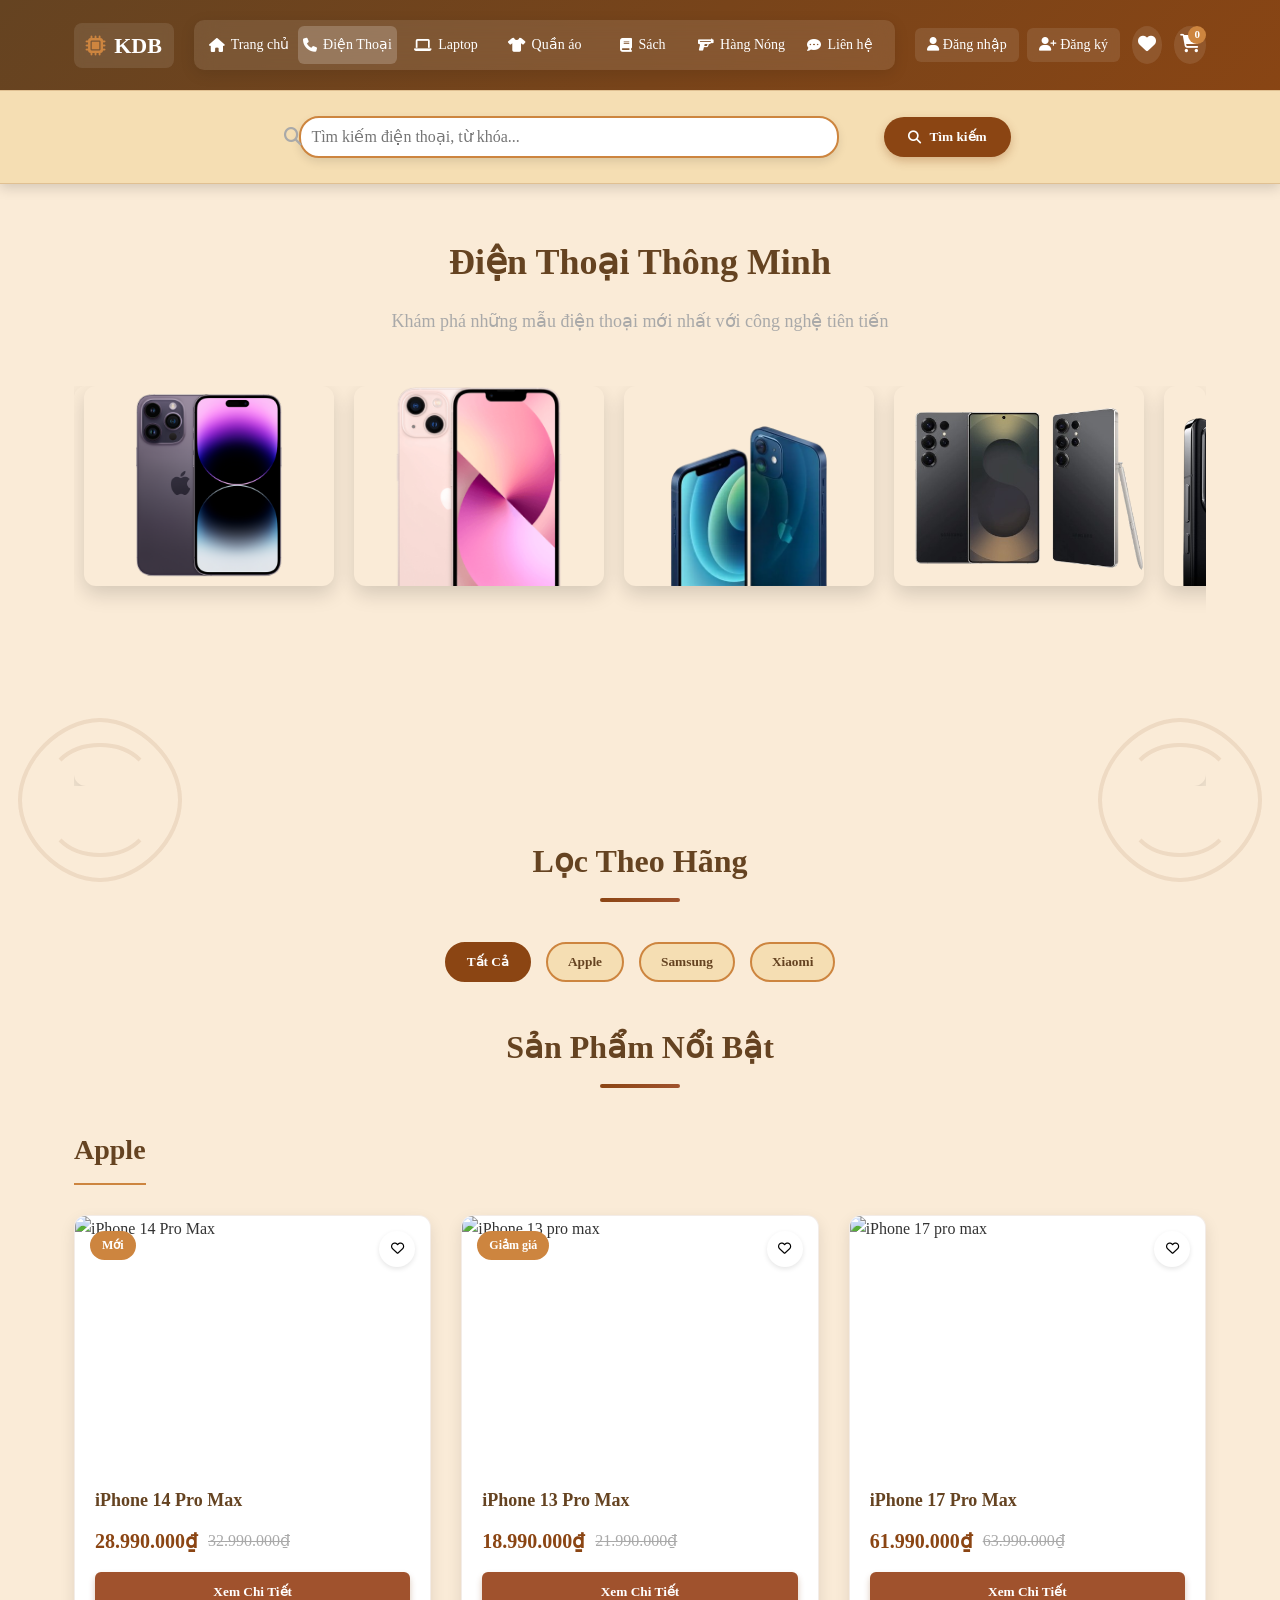
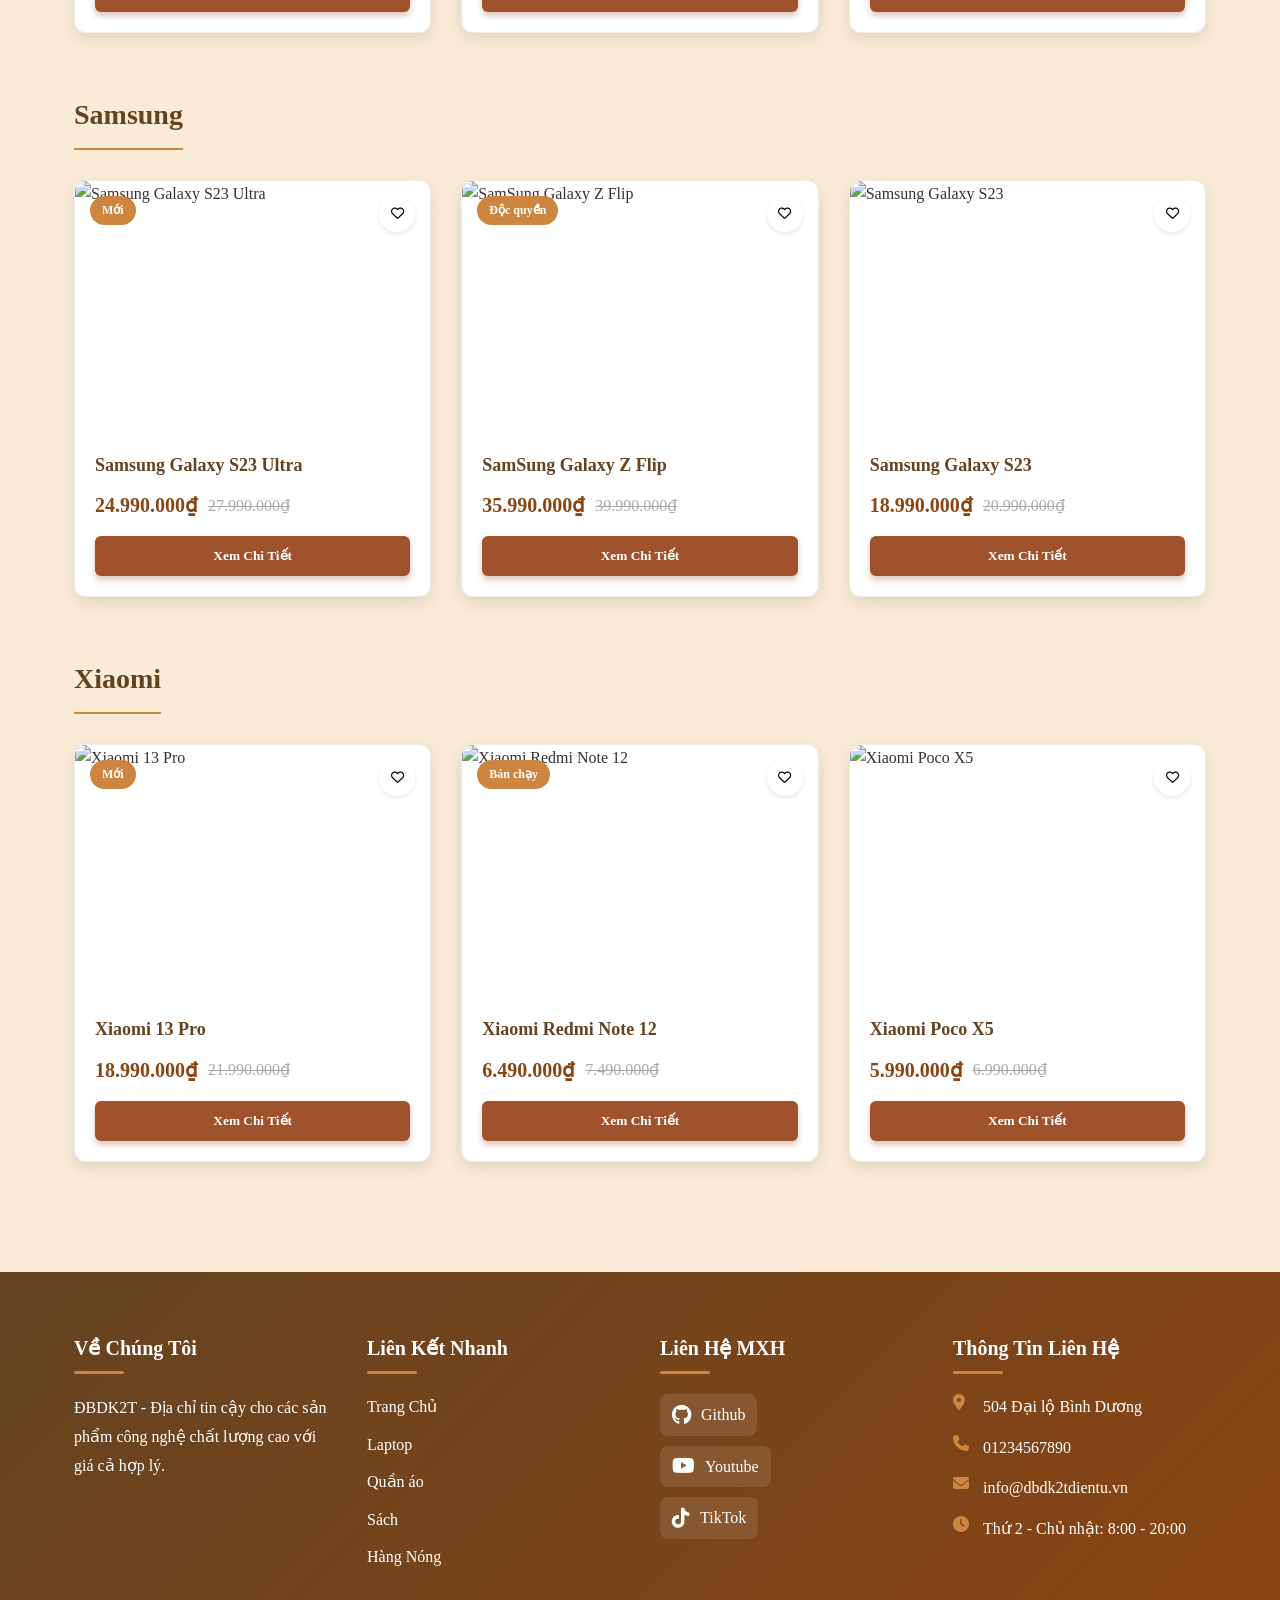
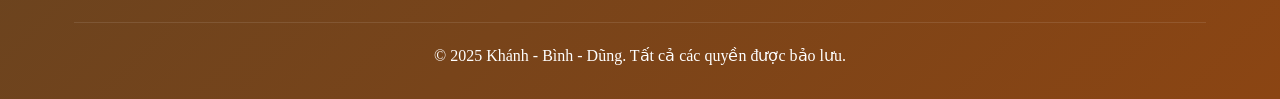
==== commit ea30c146: "update website" ====
--- a/dienthoai.html
+++ b/dienthoai.html
@@ -26,6 +26,9 @@
       <div class="main-header">
         <div class="container">
           <div class="header-content">
+            <button class="menu-toggle">
+  <i class="fas fa-bars"></i>
+</button>
             <a href="index.html" class="logo">
               <i class="fas fa-microchip"></i>
               KDB
@@ -488,7 +491,8 @@
         </div>
       </div>
     </footer>
-
     <script src="js/phone.js"></script>
+    <script src="js/script.js"></script>
   </body>
+
 </html>
--- a/css/responsive.css
+++ b/css/responsive.css
@@ -212,4 +212,113 @@
     position:absolute;
 }
 
-}+}
+
+/* ===== Mobile menu ===== */
+
+@media (max-width:768px){
+
+/* header xếp dọc */
+.header-content{
+flex-direction:column;
+align-items:center;
+gap:10px;
+}
+
+/* menu thành dạng box */
+.nav-menu{
+flex-direction:column;
+width:90%;
+background:#8a5a33;
+border-radius:12px;
+padding:10px;
+margin:10px auto;
+}
+
+/* item menu */
+.nav-item{
+width:100%;
+}
+
+/* link menu */
+.nav-link{
+display:flex;
+justify-content:center;
+align-items:center;
+gap:8px;
+padding:10px;
+background:#a47a55;
+border-radius:8px;
+}
+
+/* search mobile */
+.search-box{
+flex-direction:column;
+gap:10px;
+}
+
+.search-box input{
+width:90%;
+}
+
+.search-btn{
+width:120px;
+}
+
+}
+
+/* ===== Hamburger menu ===== */
+
+.menu-toggle{
+  display:none;
+  background:none;
+  border:none;
+  font-size:22px;
+  color:white;
+  cursor:pointer;
+}
+
+/* ===== Mobile ===== */
+
+@media (max-width:768px){
+
+.menu-toggle{
+  display:block;
+  position:absolute;
+  left:15px;
+  top:20px;
+}
+
+/* menu mặc định ẩn */
+
+.nav-menu{
+  display:none;
+  flex-direction:column;
+  background:#8a5a33;
+  position:absolute;
+  top:70px;
+  left:0;
+  width:100%;
+  padding:15px;
+}
+
+/* mở menu */
+
+.nav-menu.active{
+  display:flex;
+}
+
+.nav-item{
+  margin:8px 0;
+}
+
+.nav-link{
+  display:block;
+  padding:12px;
+  border-radius:8px;
+  background:#a47a55;
+  color:white;
+}
+
+}
+
--- a/css/phone.css
+++ b/css/phone.css
@@ -200,6 +200,37 @@
   box-shadow: 0 4px 15px rgba(0, 0, 0, 0.1);
   width: 100%;
   justify-content: space-between;
+}
+
+/* Mobile menu - ẩn menu mặc định trên mobile */
+@media (max-width: 768px) {
+  .nav-menu {
+    display: none;
+    flex-direction: column;
+    background: #8a5a33;
+    position: absolute;
+    top: 70px;
+    left: 0;
+    width: 100%;
+    padding: 15px;
+    border-radius: 12px;
+  }
+  
+  .nav-menu.active {
+    display: flex;
+  }
+  
+  .nav-item {
+    margin: 8px 0;
+  }
+  
+  .nav-link {
+    display: block;
+    padding: 12px;
+    border-radius: 8px;
+    background: #a47a55;
+    color: white;
+  }
 }
 
 .nav-item {
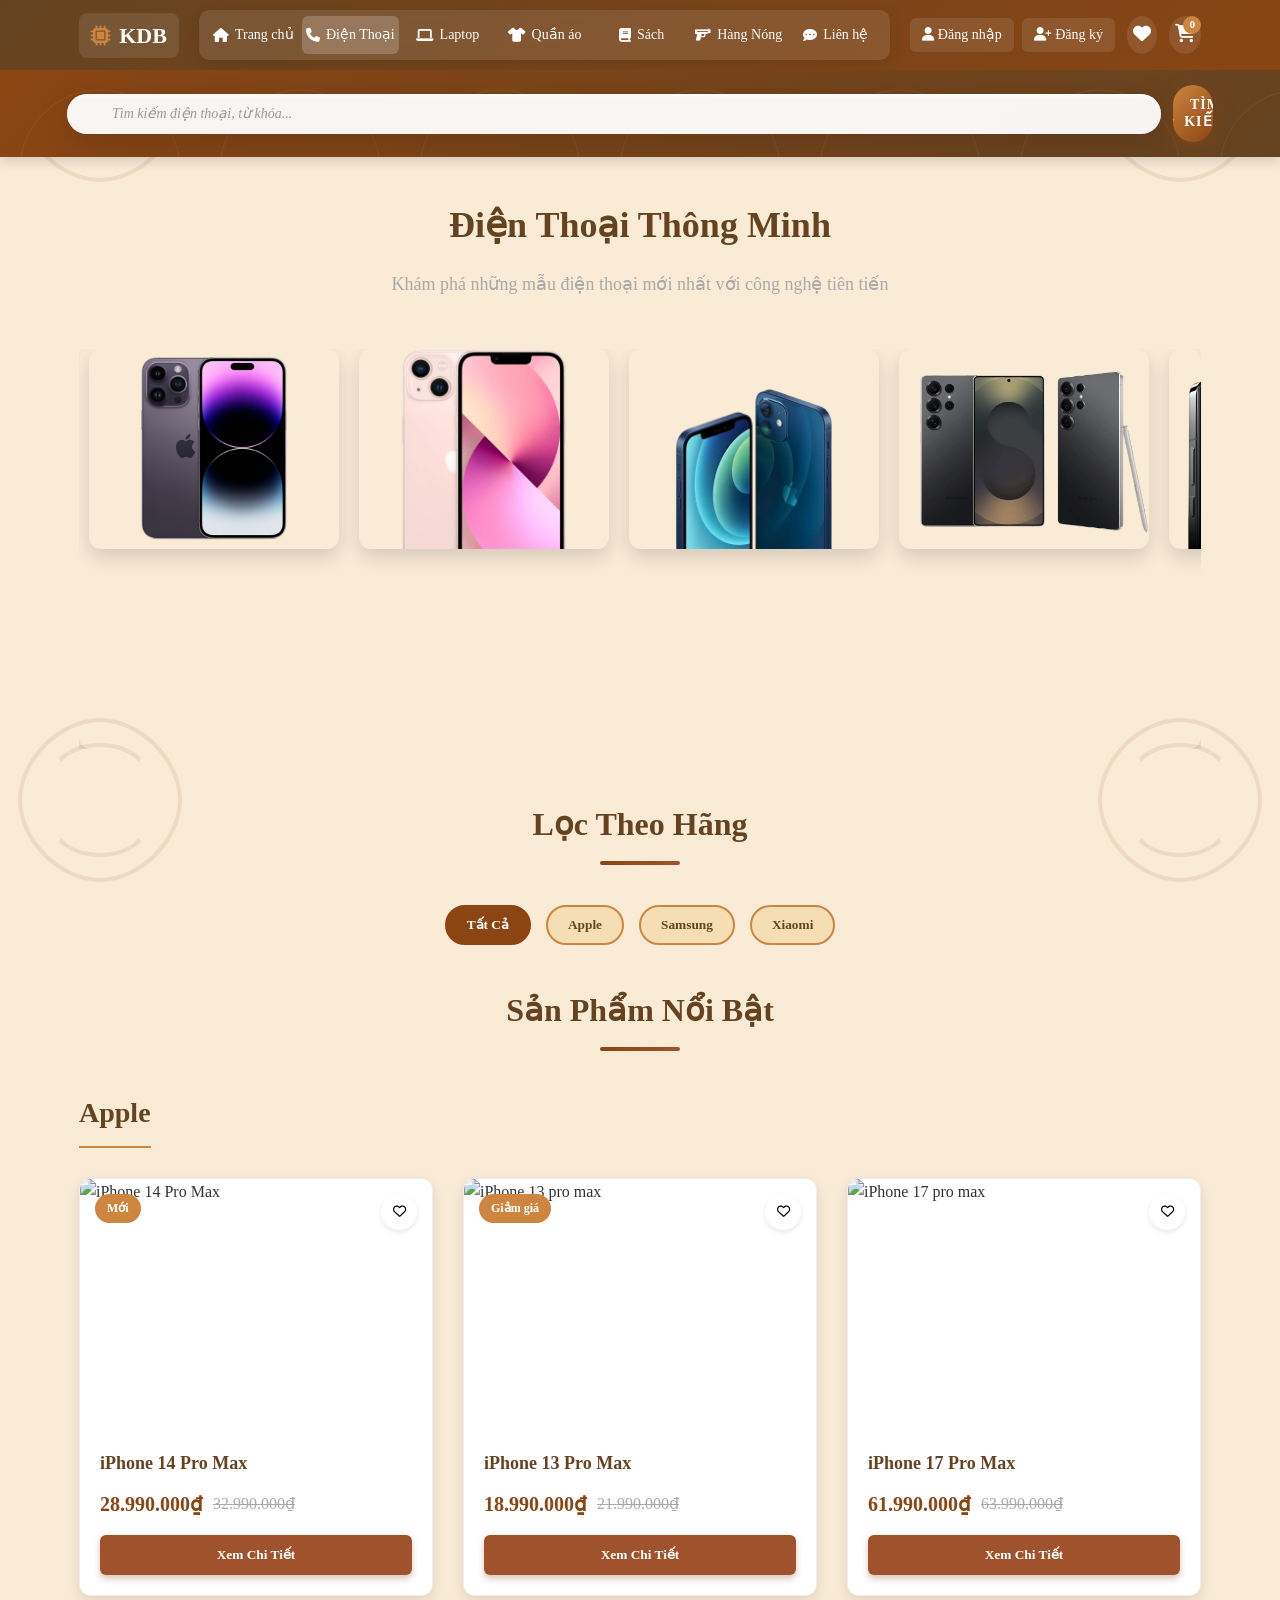
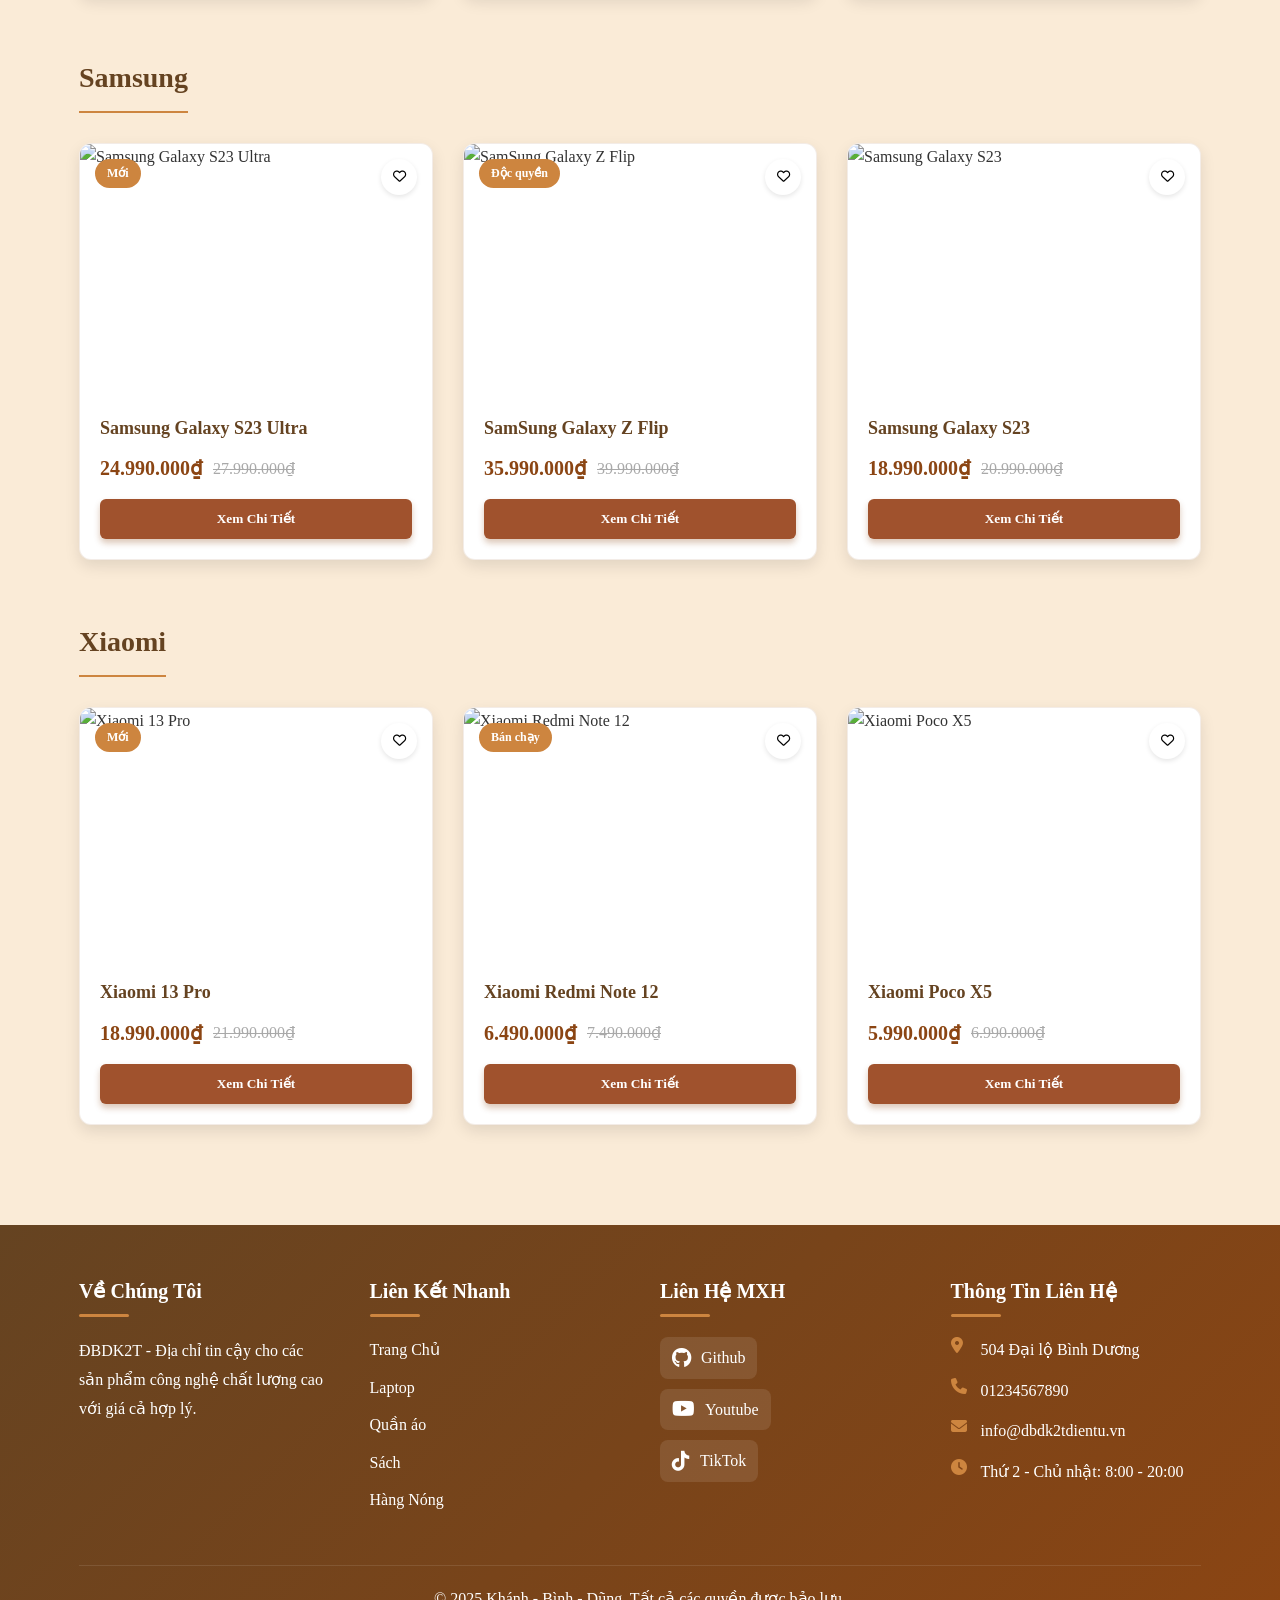
==== commit eb531498: "update website" ====
--- a/dienthoai.html
+++ b/dienthoai.html
@@ -86,10 +86,10 @@
                   ><i class="fas fa-sign-out-alt"></i> Đăng xuất</a
                 >
               </div>
-              <div class="header-action">
+              <div class="header-action" onclick="viewWishlist()" style="cursor: pointer;">
                 <i class="fas fa-heart"></i>
               </div>
-              <div class="header-action">
+              <div class="header-action" onclick="window.location.href='cart.html'" style="cursor: pointer;">
                 <i class="fas fa-shopping-cart"></i>
                 <span class="cart-count">0</span>
               </div>
--- a/css/styles.css
+++ b/css/styles.css
@@ -327,70 +327,155 @@
 
 /* Search Section */
 .search-section {
-  background-color: var(--light);
-  padding: 15px 0;
-  border-top: 1px solid rgba(139, 69, 19, 0.2);
-  border-bottom: 1px solid rgba(139, 69, 19, 0.2);
+  background: linear-gradient(135deg, var(--primary) 0%, var(--dark) 100%);
+  padding: 20px 0;
+  position: relative;
+  overflow: hidden;
+  z-index: 100;
+}
+
+.search-section::before {
+  content: '';
+  position: absolute;
+  top: 0;
+  left: 0;
+  right: 0;
+  bottom: 0;
+  background: url('data:image/svg+xml;utf8,<svg xmlns="http://www.w3.org/2000/svg" viewBox="0 0 100 100"><circle cx="50" cy="50" r="40" fill="none" stroke="white" stroke-width="0.3" opacity="0.1"/></svg>');
+  background-size: 200px;
+  animation: float 20s linear infinite;
+}
+
+@keyframes float {
+  0% { transform: translateY(0) rotate(0deg); }
+  100% { transform: translateY(-100px) rotate(360deg); }
 }
 
 .search-container {
   display: flex;
-  gap: 15px;
+  gap: 12px;
   align-items: center;
   justify-content: center;
+  position: relative;
+  z-index: 1;
 }
 
 .search-box {
   position: relative;
   flex: 1;
-  max-width: 600px;
+  max-width: 650px;
 }
 
 .search-input {
   width: 100%;
-  padding: 12px 20px 12px 45px;
-  border: 2px solid var(--accent);
-  border-radius: 30px;
+  padding: 16px 50px 16px 55px;
+  border: none;
+  border-radius: 50px;
   font-size: 16px;
-  background-color: white;
-  box-shadow: 0 4px 10px rgba(0, 0, 0, 0.1);
-  transition: var(--transition);
+  background: rgba(255, 255, 255, 0.95);
+  backdrop-filter: blur(10px);
+  box-shadow: 0 8px 32px rgba(0, 0, 0, 0.15),
+              inset 0 2px 4px rgba(255, 255, 255, 0.8);
+  transition: all 0.4s cubic-bezier(0.4, 0, 0.2, 1);
 }
 
 .search-input:focus {
   outline: none;
-  border-color: var(--primary);
-  box-shadow: 0 6px 15px rgba(139, 69, 19, 0.2);
+  background: white;
+  box-shadow: 0 12px 40px rgba(139, 69, 19, 0.3),
+              inset 0 2px 4px rgba(255, 255, 255, 0.8),
+              0 0 0 4px rgba(139, 69, 19, 0.1);
+  transform: scale(1.02);
+}
+
+.search-input::placeholder {
+  color: #999;
+  font-style: italic;
 }
 
 .search-icon {
   position: absolute;
-  left: 15px;
+  left: 20px;
   top: 50%;
   transform: translateY(-50%);
+  color: var(--primary);
+  font-size: 18px;
+  transition: all 0.3s ease;
+}
+
+.search-input:focus + .search-icon {
+  color: var(--dark);
+  transform: translateY(-50%) scale(1.1);
+}
+
+.search-btn {
+  padding: 16px 32px;
+  background: linear-gradient(135deg, var(--accent) 0%, var(--primary) 100%);
+  color: white;
+  border: none;
+  border-radius: 50px;
+  cursor: pointer;
+  font-weight: 700;
+  font-size: 15px;
+  text-transform: uppercase;
+  letter-spacing: 1px;
+  transition: all 0.4s cubic-bezier(0.4, 0, 0.2, 1);
+  box-shadow: 0 6px 20px rgba(139, 69, 19, 0.4);
+  display: flex;
+  align-items: center;
+  gap: 10px;
+  position: relative;
+  overflow: hidden;
+}
+
+.search-btn::before {
+  content: '';
+  position: absolute;
+  top: 0;
+  left: -100%;
+  width: 100%;
+  height: 100%;
+  background: linear-gradient(90deg, transparent, rgba(255,255,255,0.3), transparent);
+  transition: left 0.5s ease;
+}
+
+.search-btn:hover::before {
+  left: 100%;
+}
+
+.search-btn:hover {
+  background: linear-gradient(135deg, var(--primary) 0%, var(--dark) 100%);
+  transform: translateY(-3px) scale(1.05);
+  box-shadow: 0 12px 30px rgba(139, 69, 19, 0.5);
+}
+
+.search-btn i {
+  font-size: 16px;
+}
+
+/* Clear button */
+.search-clear {
+  position: absolute;
+  right: 15px;
+  top: 50%;
+  transform: translateY(-50%);
+  background: none;
+  border: none;
   color: var(--gray);
-  font-size: 18px;
-}
-
-.search-btn {
-  padding: 12px 24px;
-  background-color: var(--primary);
-  color: white;
-  border: none;
-  border-radius: 30px;
   cursor: pointer;
-  font-weight: 600;
-  transition: var(--transition);
-  box-shadow: 0 4px 10px rgba(139, 69, 19, 0.3);
-  display: flex;
-  align-items: center;
-  gap: 8px;
-}
-
-.search-btn:hover {
-  background-color: var(--dark);
-  transform: translateY(-3px);
-  box-shadow: 0 6px 15px rgba(139, 69, 19, 0.4);
+  padding: 5px;
+  font-size: 14px;
+  opacity: 0;
+  transition: all 0.3s ease;
+}
+
+.search-input:not(:placeholder-shown) + .search-icon + .search-clear {
+  opacity: 1;
+}
+
+.search-clear:hover {
+  color: var(--primary);
+  transform: translateY(-50%) scale(1.2);
 }
 
 /* Hero Slider */
@@ -992,15 +1077,54 @@
 
   .search-container {
     flex-direction: column;
-    gap: 10px;
+    gap: 12px;
+    padding: 0 10px;
   }
 
   .search-box {
+    width: 100%;
     max-width: 100%;
+  }
+
+  .search-input {
+    padding: 14px 45px 14px 50px;
+    font-size: 15px;
+  }
+
+  .search-btn {
+    width: 100%;
+    justify-content: center;
+    padding: 14px 28px;
   }
 
   .slider-container {
     height: 300px;
+  }
+}
+
+@media (max-width: 576px) {
+  .search-section {
+    padding: 15px 0;
+  }
+
+  .search-input {
+    padding: 12px 40px 12px 45px;
+    font-size: 14px;
+    border-radius: 25px;
+  }
+
+  .search-icon {
+    left: 15px;
+    font-size: 16px;
+  }
+
+  .search-btn {
+    padding: 12px 24px;
+    font-size: 14px;
+  }
+
+  .search-btn i {
+    font-size: 14px;
   }
 }
 
--- a/css/responsive.css
+++ b/css/responsive.css
@@ -1,7 +1,7 @@
 /* ===== Fix mobile layout ===== */
 
 *{
-box-sizing:border-box;
+ box-sizing:border-box;
 }
 
 body{
@@ -16,7 +16,7 @@
 width:100%;
 max-width:1200px;
 margin:auto;
-padding:10px;
+padding:0 15px;
 }
 
 /* ===== image fix ===== */
@@ -28,22 +28,47 @@
 
 /* ===== search box ===== */
 
-.search-box{
-display:flex;
-flex-direction:column;
-align-items:center;
-gap:10px;
-}
-
-.search-box input{
-width:90%;
-padding:10px;
-border-radius:20px;
-}
-
-.search-box button{
-width:60%;
-padding:10px;
+.search-section {
+  padding: 15px 10px !important;
+}
+
+.search-container {
+  width: 100%;
+  padding: 0 5px;
+}
+
+.search-box {
+  width: 100% !important;
+  max-width: 100% !important;
+  flex: none !important;
+}
+
+.search-input {
+  width: 100% !important;
+  padding: 12px 40px 12px 45px !important;
+  font-size: 14px !important;
+  border-radius: 25px !important;
+}
+
+.search-icon {
+  left: 15px !important;
+  font-size: 16px !important;
+}
+
+.search-clear {
+  right: 12px !important;
+}
+
+.search-btn {
+  width: 100% !important;
+  padding: 12px 20px !important;
+  font-size: 14px !important;
+  justify-content: center !important;
+  border-radius: 25px !important;
+}
+
+.search-btn i {
+  font-size: 14px !important;
 }
 
 /* ===== banner ===== */
@@ -103,14 +128,6 @@
 grid-template-columns:1fr;
 }
 
-.search-box input{
-width:95%;
-}
-
-.search-box button{
-width:80%;
-}
-
 }
 
 /* ===== Small phone ===== */
@@ -123,6 +140,16 @@
 
 .menu li{
 font-size:13px;
+}
+
+.search-input {
+  padding: 10px 35px 10px 40px !important;
+  font-size: 13px !important;
+}
+
+.search-btn {
+  padding: 10px 16px !important;
+  font-size: 13px !important;
 }
 
 }
@@ -216,28 +243,44 @@
 
 /* ===== Mobile menu ===== */
 
-@media (max-width:768px){
+@media (max-width: 768px) {
 
 /* header xếp dọc */
 .header-content{
 flex-direction:column;
 align-items:center;
-gap:10px;
-}
-
-/* menu thành dạng box */
+gap:15px;
+padding: 10px;
+}
+
+/* logo */
+.logo {
+  font-size: 20px;
+  padding: 8px 14px;
+}
+
+/* menu thành dạng box đẹp */
 .nav-menu{
-flex-direction:column;
-width:90%;
-background:#8a5a33;
-border-radius:12px;
-padding:10px;
-margin:10px auto;
+flex-direction:row;
+flex-wrap:nowrap;
+justify-content:flex-start;
+width:100%;
+overflow-x:auto;
+-webkit-overflow-scrolling:touch;
+background: linear-gradient(135deg, rgba(101, 67, 33, 0.95) 0%, rgba(139, 69, 19, 0.95) 100%);
+border-radius:25px;
+padding:8px 10px;
+margin:5px 0;
+scrollbar-width: none;
+}
+
+.nav-menu::-webkit-scrollbar {
+  display: none;
 }
 
 /* item menu */
 .nav-item{
-width:100%;
+flex: 0 0 auto;
 }
 
 /* link menu */
@@ -245,24 +288,80 @@
 display:flex;
 justify-content:center;
 align-items:center;
-gap:8px;
-padding:10px;
-background:#a47a55;
-border-radius:8px;
-}
-
-/* search mobile */
-.search-box{
-flex-direction:column;
-gap:10px;
-}
-
-.search-box input{
-width:90%;
-}
-
-.search-btn{
-width:120px;
+gap:6px;
+padding:10px 14px;
+background: rgba(255, 255, 255, 0.1);
+border-radius:20px;
+font-size: 13px;
+white-space: nowrap;
+color: rgba(255, 255, 255, 0.9);
+transition: all 0.3s ease;
+}
+
+.nav-link:hover {
+  background: rgba(255, 255, 255, 0.2);
+  color: white;
+}
+
+.nav-link i {
+  font-size: 12px;
+  margin-right: 4px;
+}
+
+/* Header actions - đặt bên dưới menu */
+.header-actions {
+  display: flex;
+  align-items: center;
+  justify-content: center;
+  gap: 10px;
+  width: 100%;
+  padding: 10px 0;
+  margin-top: 5px;
+}
+
+/* Auth links - hiện dạng icon trên mobile */
+.auth-links {
+  display: flex;
+  gap: 8px;
+}
+
+.auth-links a {
+  display: flex;
+  align-items: center;
+  justify-content: center;
+  padding: 8px 12px;
+  background: rgba(255, 255, 255, 0.1);
+  border-radius: 20px;
+  color: white;
+  font-size: 12px;
+  white-space: nowrap;
+  transition: all 0.3s ease;
+}
+
+.auth-links a:hover {
+  background: rgba(255, 255, 255, 0.2);
+}
+
+.auth-links a i {
+  margin-right: 5px;
+  font-size: 12px;
+}
+
+.header-action {
+  padding: 8px 10px;
+}
+
+/* Ẩn chữ, chỉ hiện icon trên mobile nhỏ */
+@media (max-width: 480px) {
+  .auth-links a span,
+  .auth-links a:not(:has(i)) {
+    display: none;
+  }
+  
+  .auth-links a {
+    padding: 8px;
+    border-radius: 50%;
+  }
 }
 
 }
@@ -321,4 +420,3 @@
 }
 
 }
-
--- a/css/phone.css
+++ b/css/phone.css
@@ -358,70 +358,206 @@
 
 /* Search Section */
 .search-section {
-  background-color: var(--light);
-  padding: 15px 0;
-  border-top: 1px solid rgba(139, 69, 19, 0.2);
-  border-bottom: 1px solid rgba(139, 69, 19, 0.2);
+  background: linear-gradient(135deg, var(--primary) 0%, var(--dark) 100%);
+  padding: 20px 0;
+  position: relative;
+  overflow: hidden;
+  z-index: 100;
+}
+
+.search-section::before {
+  content: '';
+  position: absolute;
+  top: 0;
+  left: 0;
+  right: 0;
+  bottom: 0;
+  background: url('data:image/svg+xml;utf8,<svg xmlns="http://www.w3.org/2000/svg" viewBox="0 0 100 100"><circle cx="50" cy="50" r="40" fill="none" stroke="white" stroke-width="0.3" opacity="0.1"/></svg>');
+  background-size: 200px;
+  animation: float 20s linear infinite;
+}
+
+@keyframes float {
+  0% { transform: translateY(0) rotate(0deg); }
+  100% { transform: translateY(-100px) rotate(360deg); }
 }
 
 .search-container {
   display: flex;
-  gap: 15px;
+  gap: 12px;
   align-items: center;
   justify-content: center;
+  position: relative;
+  z-index: 1;
 }
 
 .search-box {
   position: relative;
   flex: 1;
-  max-width: 600px;
+  max-width: 650px;
 }
 
 .search-input {
   width: 100%;
-  padding: 12px 20px 12px 45px;
-  border: 2px solid var(--accent);
-  border-radius: 30px;
+  padding: 16px 50px 16px 55px;
+  border: none;
+  border-radius: 50px;
   font-size: 16px;
-  background-color: white;
-  box-shadow: 0 4px 10px rgba(0, 0, 0, 0.1);
-  transition: var(--transition);
+  background: rgba(255, 255, 255, 0.95);
+  backdrop-filter: blur(10px);
+  box-shadow: 0 8px 32px rgba(0, 0, 0, 0.15),
+              inset 0 2px 4px rgba(255, 255, 255, 0.8);
+  transition: all 0.4s cubic-bezier(0.4, 0, 0.2, 1);
 }
 
 .search-input:focus {
   outline: none;
-  border-color: var(--primary);
-  box-shadow: 0 6px 15px rgba(139, 69, 19, 0.2);
+  background: white;
+  box-shadow: 0 12px 40px rgba(139, 69, 19, 0.3),
+              inset 0 2px 4px rgba(255, 255, 255, 0.8),
+              0 0 0 4px rgba(139, 69, 19, 0.1);
+  transform: scale(1.02);
+}
+
+.search-input::placeholder {
+  color: #999;
+  font-style: italic;
 }
 
 .search-icon {
   position: absolute;
-  left: 15px;
+  left: 20px;
   top: 50%;
   transform: translateY(-50%);
+  color: var(--primary);
+  font-size: 18px;
+  transition: all 0.3s ease;
+}
+
+.search-input:focus + .search-icon {
+  color: var(--dark);
+  transform: translateY(-50%) scale(1.1);
+}
+
+.search-btn {
+  padding: 16px 32px;
+  background: linear-gradient(135deg, var(--accent) 0%, var(--primary) 100%);
+  color: white;
+  border: none;
+  border-radius: 50px;
+  cursor: pointer;
+  font-weight: 700;
+  font-size: 15px;
+  text-transform: uppercase;
+  letter-spacing: 1px;
+  transition: all 0.4s cubic-bezier(0.4, 0, 0.2, 1);
+  box-shadow: 0 6px 20px rgba(139, 69, 19, 0.4);
+  display: flex;
+  align-items: center;
+  gap: 10px;
+  position: relative;
+  overflow: hidden;
+}
+
+.search-btn::before {
+  content: '';
+  position: absolute;
+  top: 0;
+  left: -100%;
+  width: 100%;
+  height: 100%;
+  background: linear-gradient(90deg, transparent, rgba(255,255,255,0.3), transparent);
+  transition: left 0.5s ease;
+}
+
+.search-btn:hover::before {
+  left: 100%;
+}
+
+.search-btn:hover {
+  background: linear-gradient(135deg, var(--primary) 0%, var(--dark) 100%);
+  transform: translateY(-3px) scale(1.05);
+  box-shadow: 0 12px 30px rgba(139, 69, 19, 0.5);
+}
+
+.search-btn i {
+  font-size: 16px;
+}
+
+/* Clear button */
+.search-clear {
+  position: absolute;
+  right: 15px;
+  top: 50%;
+  transform: translateY(-50%);
+  background: none;
+  border: none;
   color: var(--gray);
-  font-size: 18px;
-}
-
-.search-btn {
-  padding: 12px 24px;
-  background-color: var(--primary);
-  color: white;
-  border: none;
-  border-radius: 30px;
   cursor: pointer;
-  font-weight: 600;
-  transition: var(--transition);
-  box-shadow: 0 4px 10px rgba(139, 69, 19, 0.3);
-  display: flex;
-  align-items: center;
-  gap: 8px;
-}
-
-.search-btn:hover {
-  background-color: var(--dark);
-  transform: translateY(-3px);
-  box-shadow: 0 6px 15px rgba(139, 69, 19, 0.4);
+  padding: 5px;
+  font-size: 14px;
+  opacity: 0;
+  transition: all 0.3s ease;
+}
+
+.search-input:not(:placeholder-shown) + .search-icon + .search-clear {
+  opacity: 1;
+}
+
+.search-clear:hover {
+  color: var(--primary);
+  transform: translateY(-50%) scale(1.2);
+}
+
+/* Responsive for search in phone.css */
+@media (max-width: 992px) {
+  .search-container {
+    flex-direction: column;
+    gap: 12px;
+    padding: 0 10px;
+  }
+
+  .search-box {
+    width: 100%;
+    max-width: 100%;
+  }
+
+  .search-input {
+    padding: 14px 45px 14px 50px;
+    font-size: 15px;
+  }
+
+  .search-btn {
+    width: 100%;
+    justify-content: center;
+    padding: 14px 28px;
+  }
+}
+
+@media (max-width: 576px) {
+  .search-section {
+    padding: 15px 0;
+  }
+
+  .search-input {
+    padding: 12px 40px 12px 45px;
+    font-size: 14px;
+    border-radius: 25px;
+  }
+
+  .search-icon {
+    left: 15px;
+    font-size: 16px;
+  }
+
+  .search-btn {
+    padding: 12px 24px;
+    font-size: 14px;
+  }
+
+  .search-btn i {
+    font-size: 14px;
+  }
 }
 
 /* Phone Page */
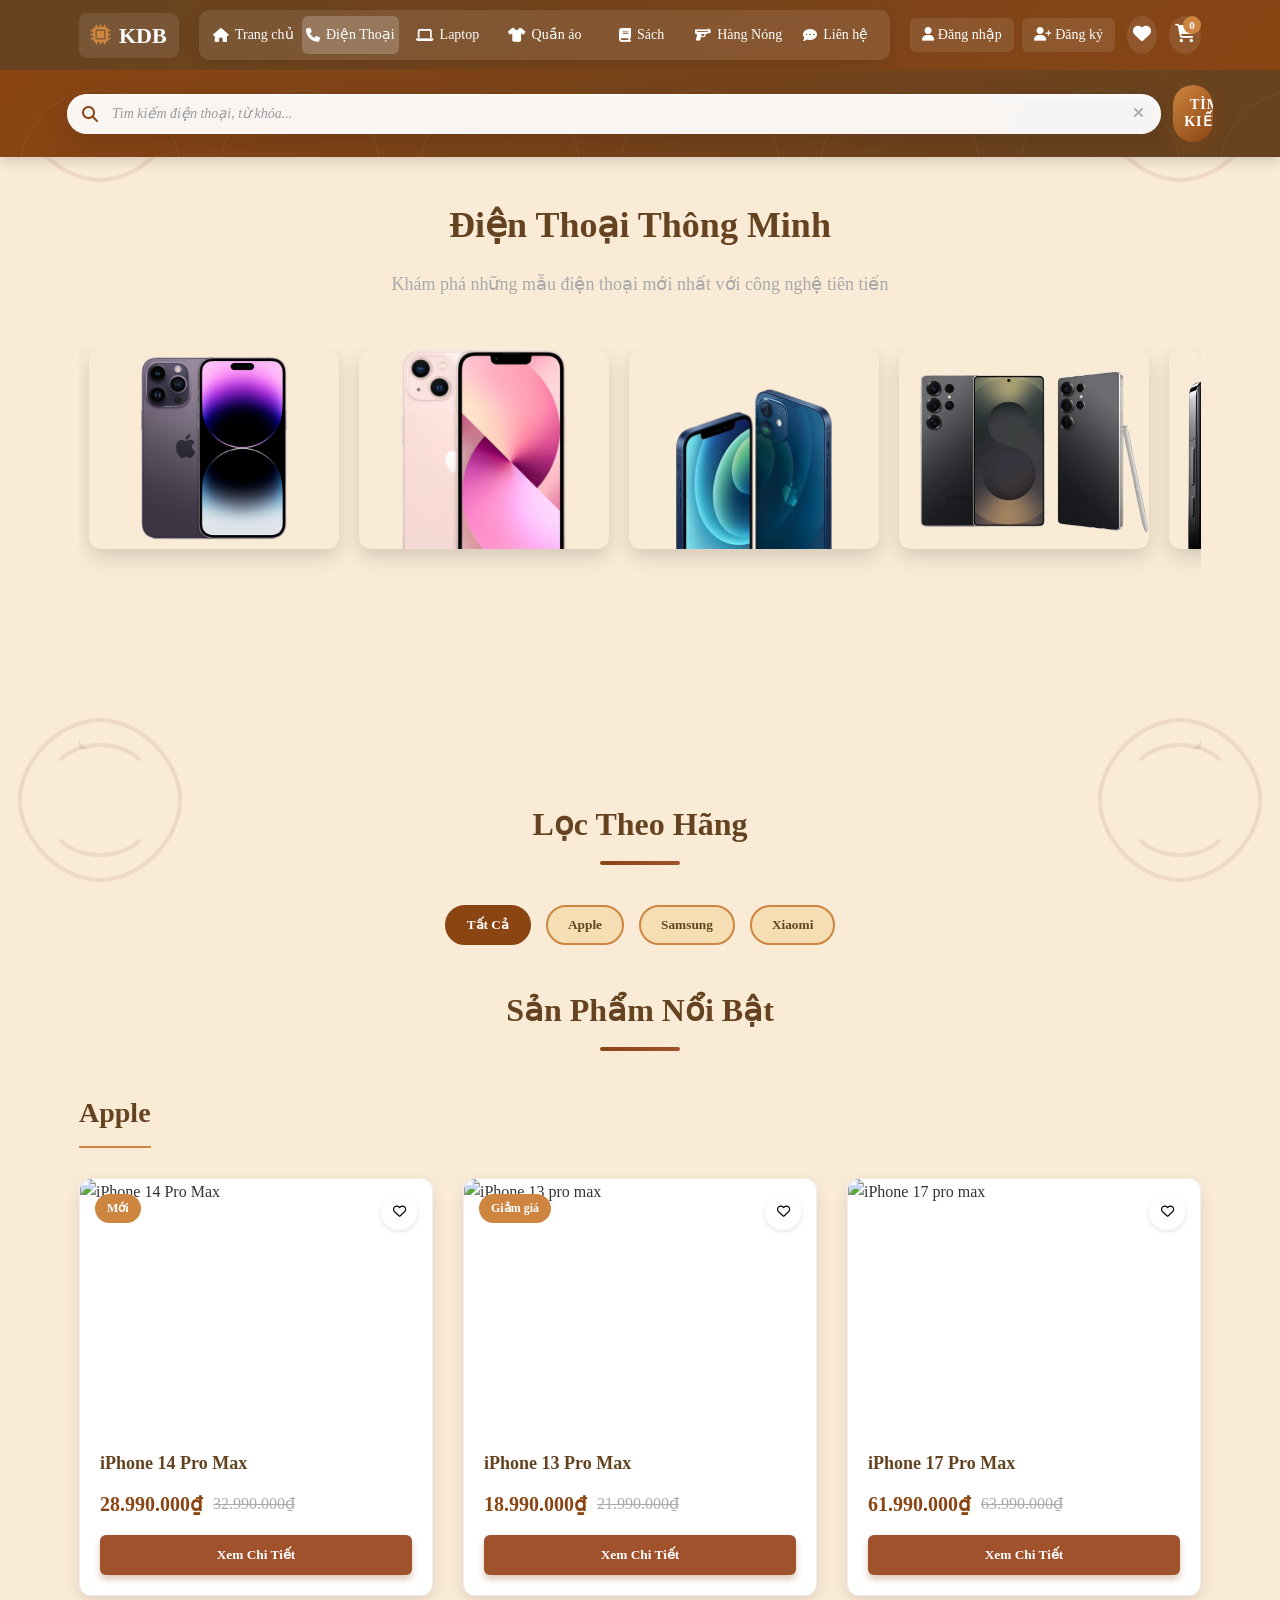
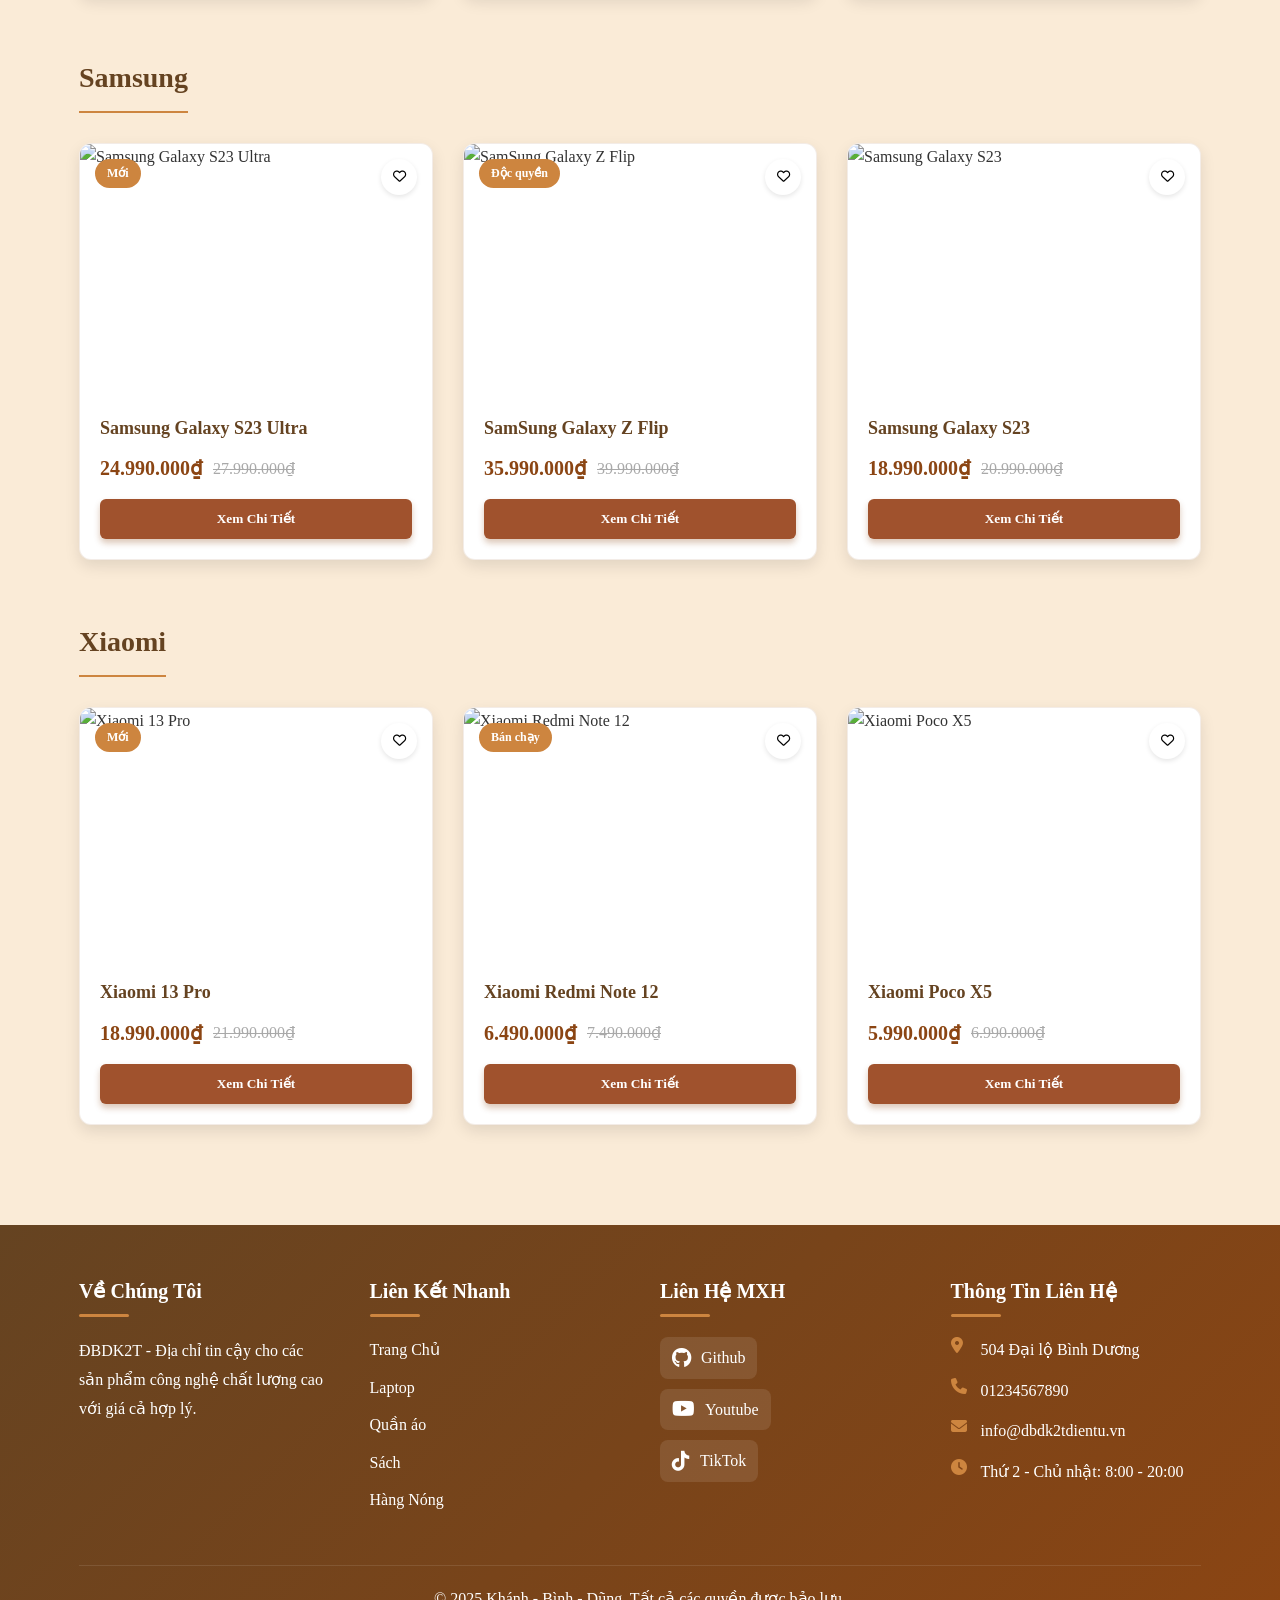
==== commit a849c45f: "update website" ====
--- a/dienthoai.html
+++ b/dienthoai.html
@@ -103,12 +103,16 @@
         <div class="container">
           <div class="search-container">
             <div class="search-box">
-              <i class="fas fa-search search-icon"></i>
               <input
                 type="text"
                 class="search-input"
                 placeholder="Tìm kiếm điện thoại, từ khóa..."
+                autocomplete="off"
               />
+              <i class="fas fa-search search-icon"></i>
+              <button class="search-clear" title="Xóa">
+                <i class="fas fa-times"></i>
+              </button>
             </div>
             <button class="search-btn">
               <i class="fas fa-search"></i> Tìm kiếm
--- a/css/responsive.css
+++ b/css/responsive.css
@@ -30,17 +30,23 @@
 
 .search-section {
   padding: 15px 10px !important;
+  position: relative !important;
+  z-index: 100 !important;
 }
 
 .search-container {
   width: 100%;
   padding: 0 5px;
+  position: relative !important;
+  z-index: 100 !important;
 }
 
 .search-box {
   width: 100% !important;
   max-width: 100% !important;
   flex: none !important;
+  position: relative !important;
+  z-index: 100 !important;
 }
 
 .search-input {
@@ -48,15 +54,29 @@
   padding: 12px 40px 12px 45px !important;
   font-size: 14px !important;
   border-radius: 25px !important;
+  box-sizing: border-box !important;
+  /* Tắt autocomplete của trình duyệt */
+  autocomplete: off !important;
+  -webkit-autocomplete: off !important;
 }
 
 .search-icon {
   left: 15px !important;
   font-size: 16px !important;
+  top: 50% !important;
+  transform: translateY(-50%) !important;
+  z-index: 1 !important;
 }
 
 .search-clear {
   right: 12px !important;
+  z-index: 2 !important;
+  display: block !important;
+  opacity: 1 !important;
+  pointer-events: auto !important;
+  cursor: pointer !important;
+  touch-action: manipulation !important;
+  -webkit-tap-highlight-color: transparent !important;
 }
 
 .search-btn {
@@ -65,6 +85,11 @@
   font-size: 14px !important;
   justify-content: center !important;
   border-radius: 25px !important;
+  display: flex !important;
+  pointer-events: auto !important;
+  cursor: pointer !important;
+  touch-action: manipulation !important;
+  -webkit-tap-highlight-color: transparent !important;
 }
 
 .search-btn i {
